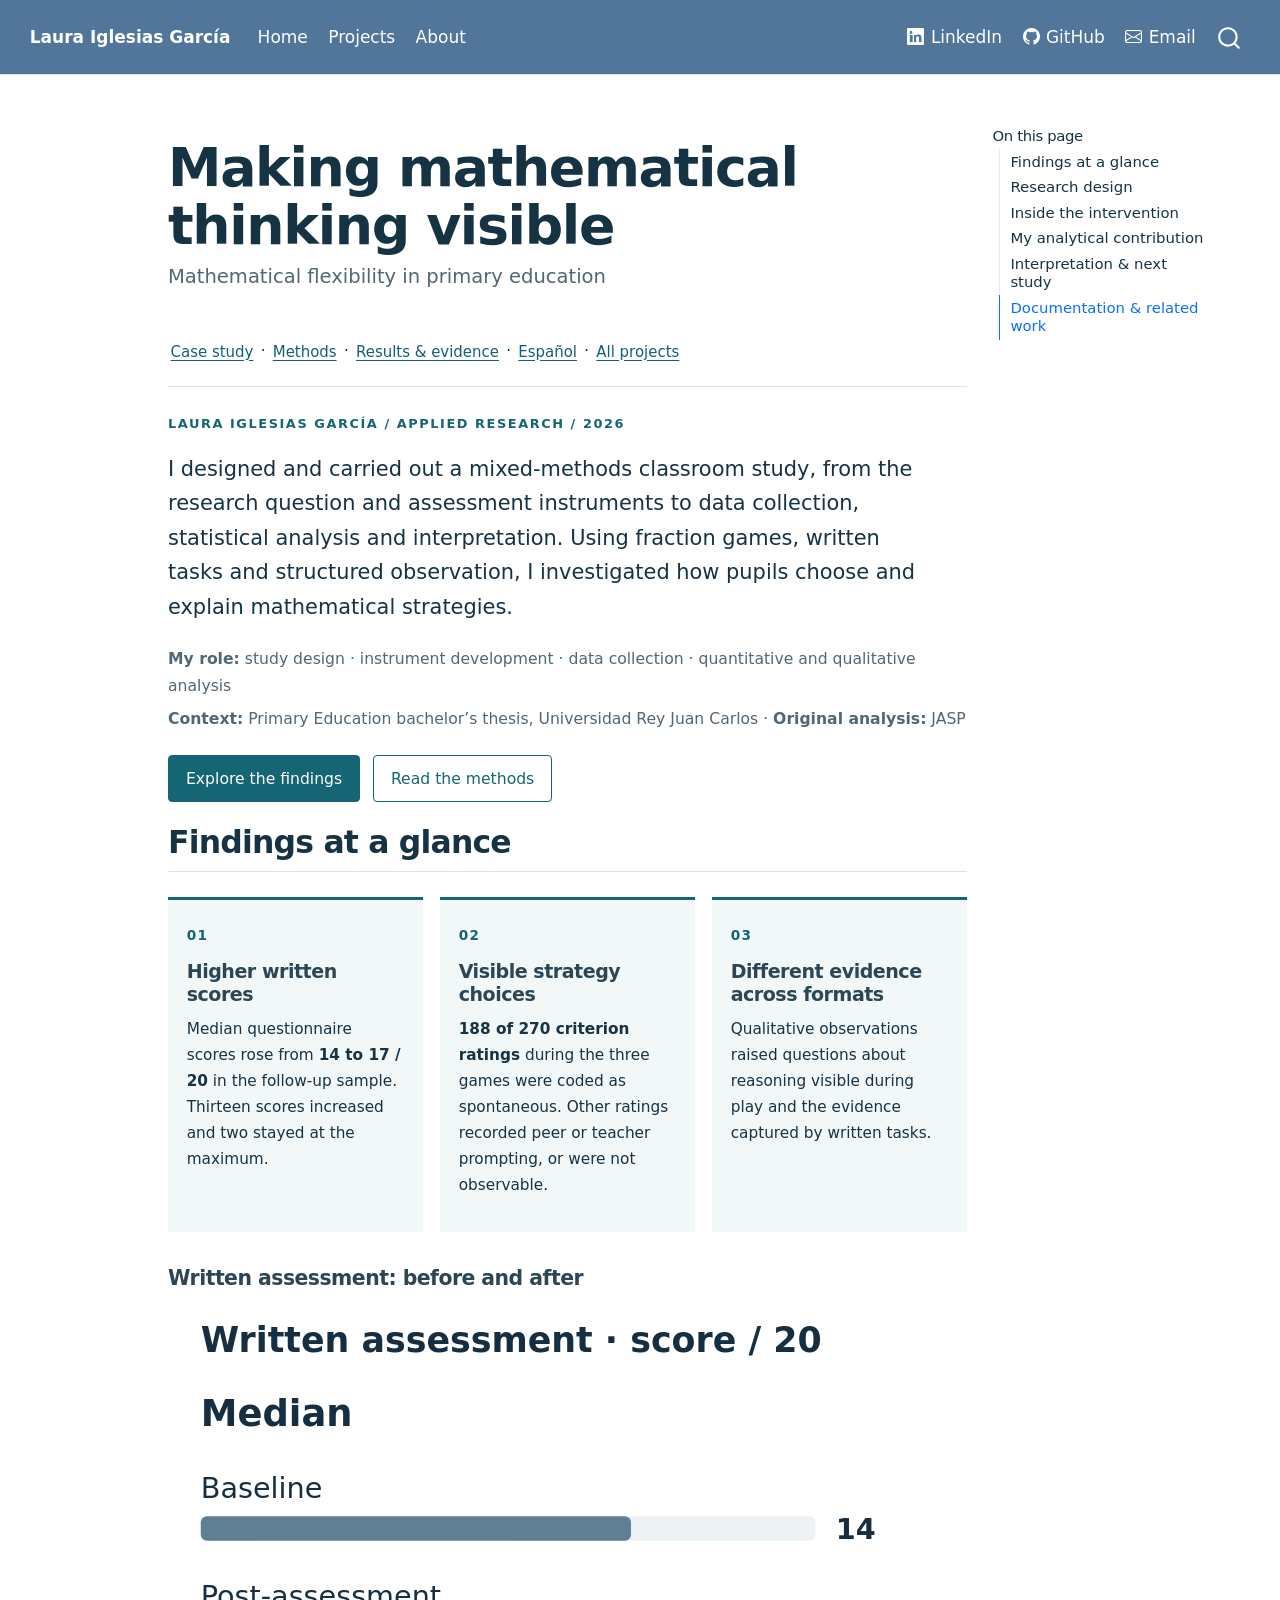
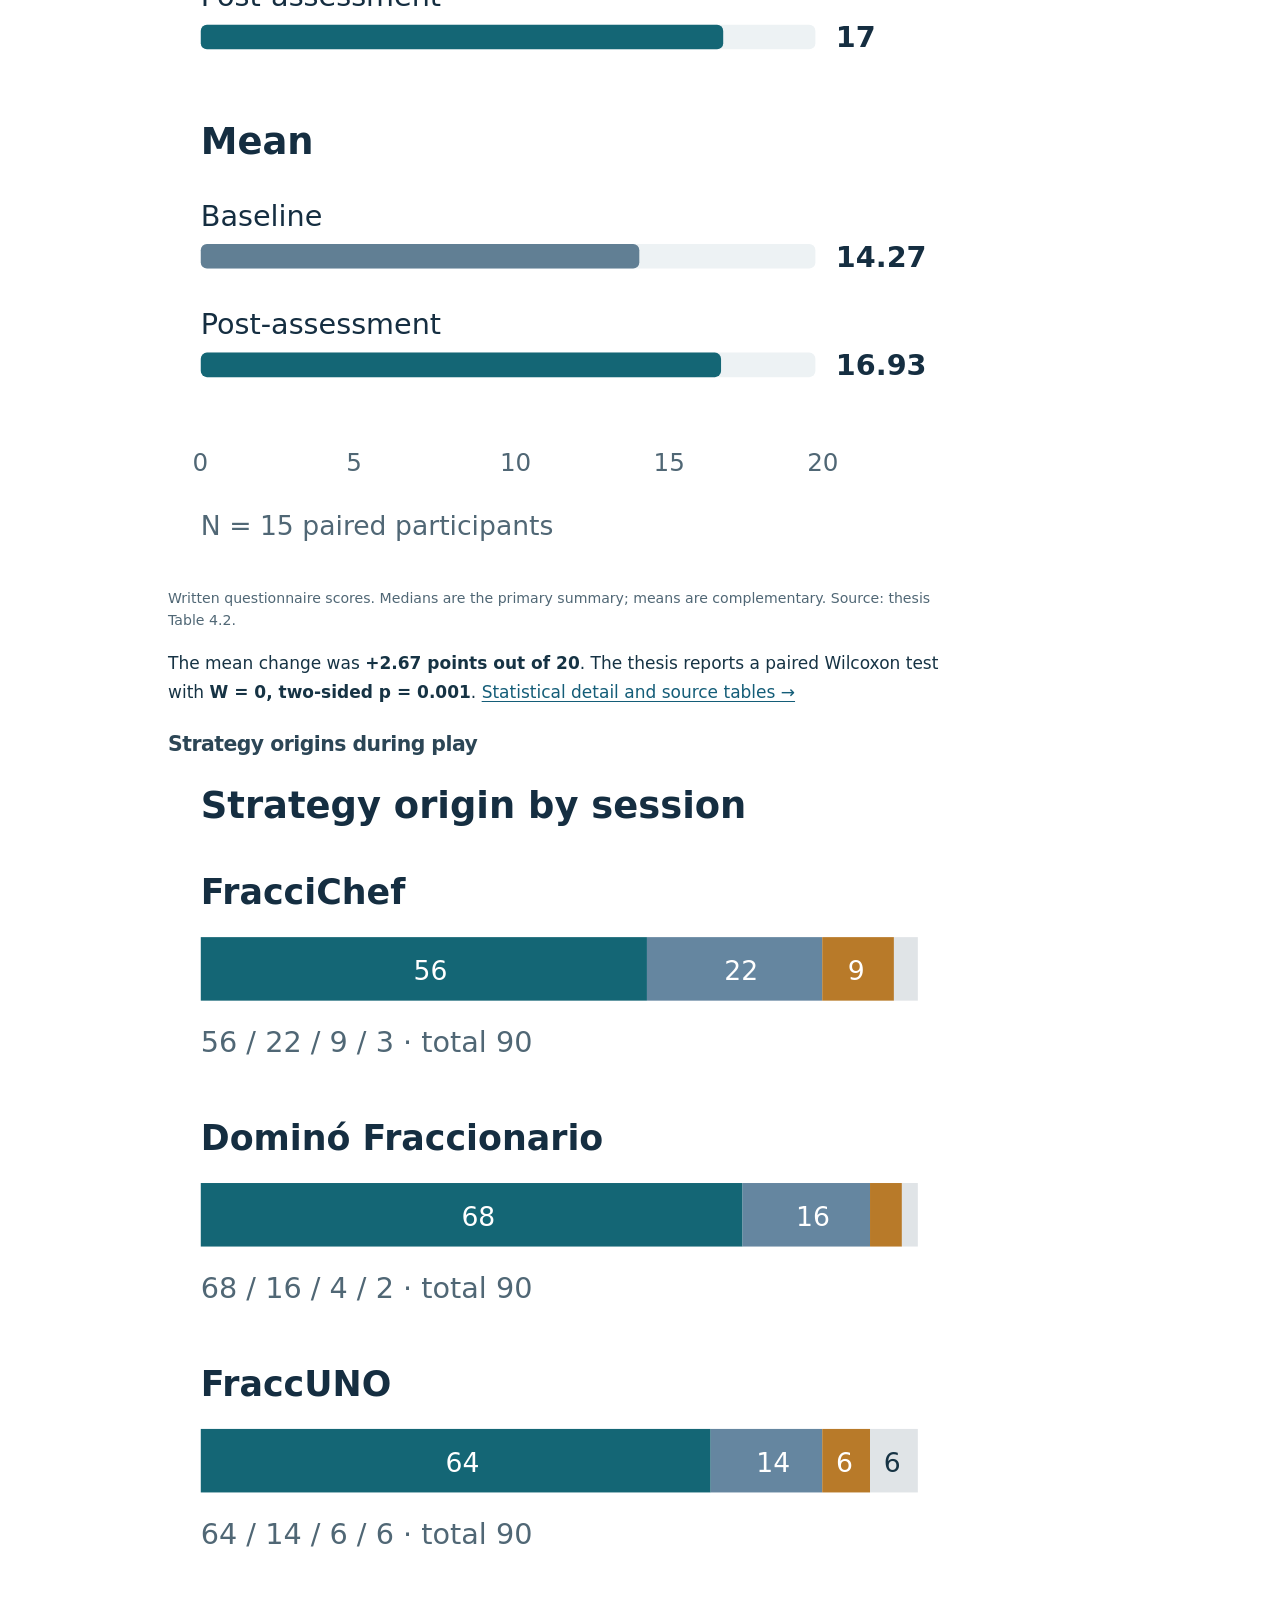
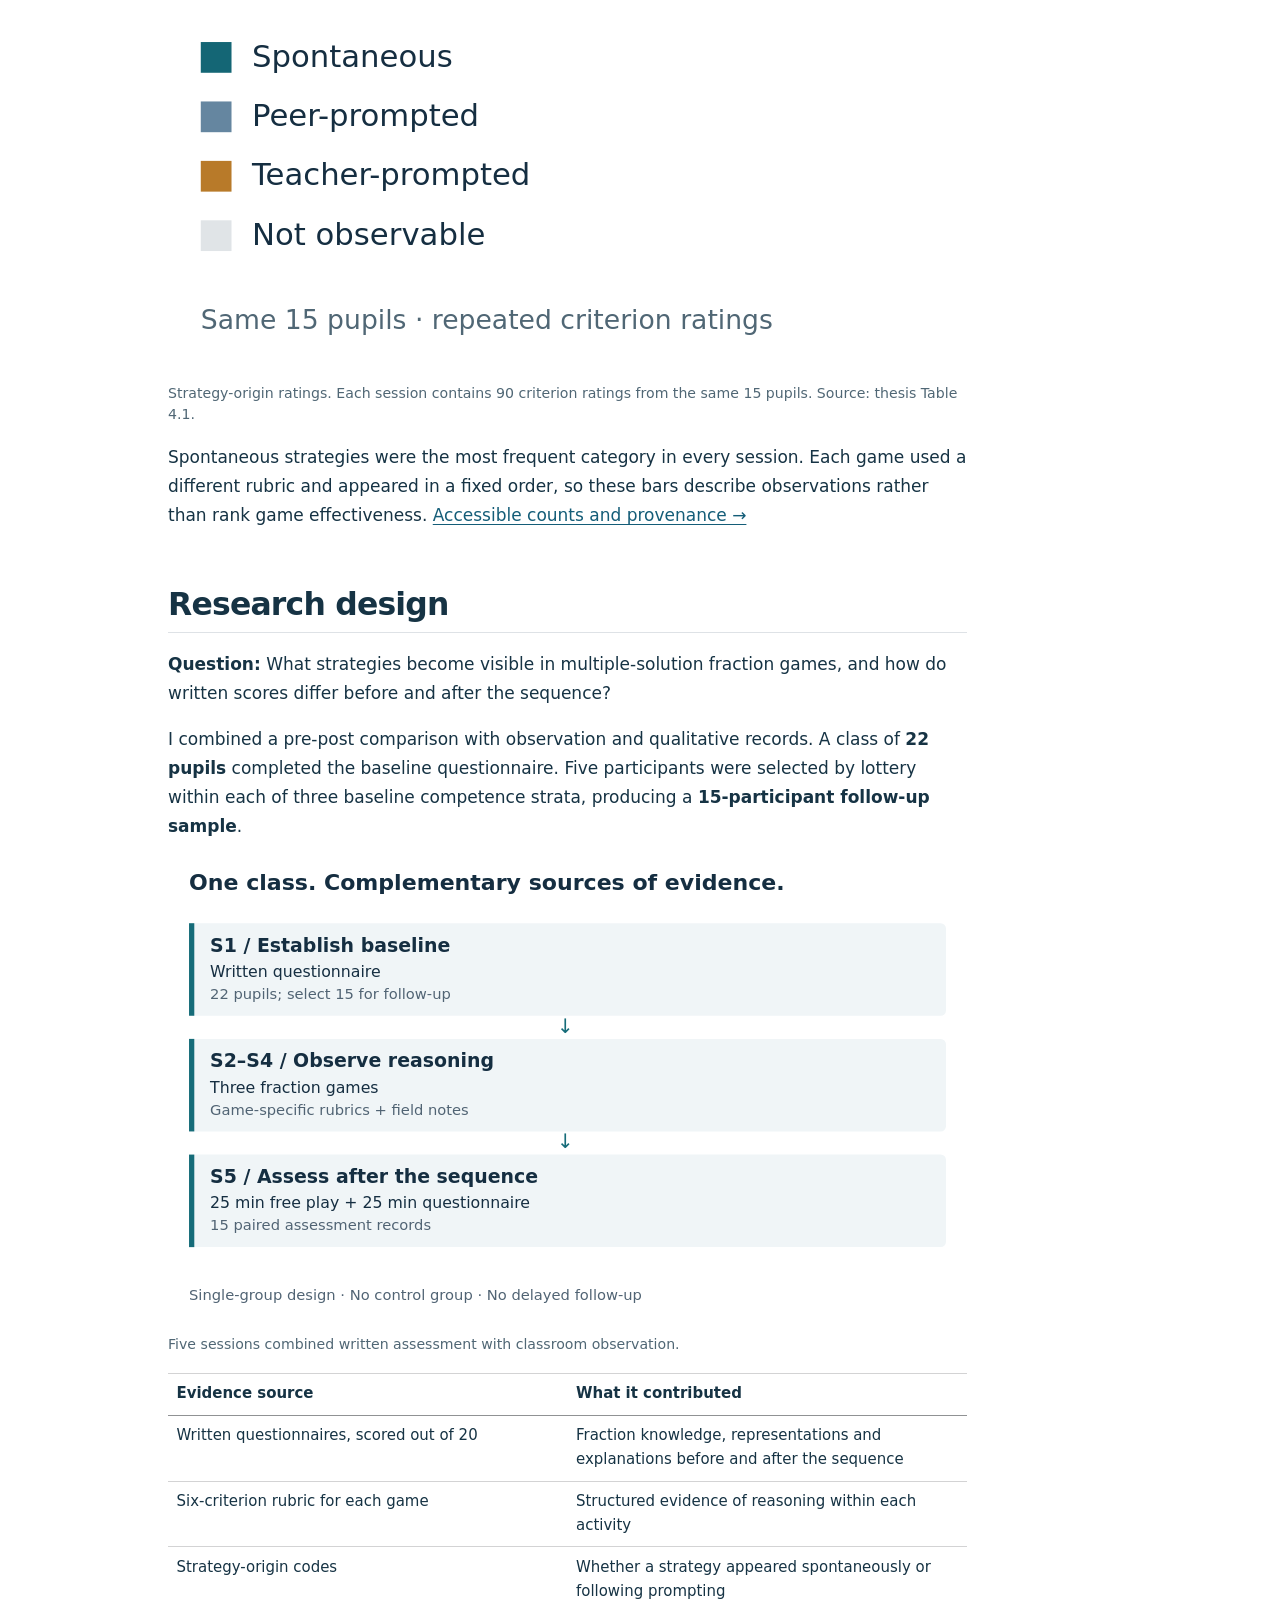
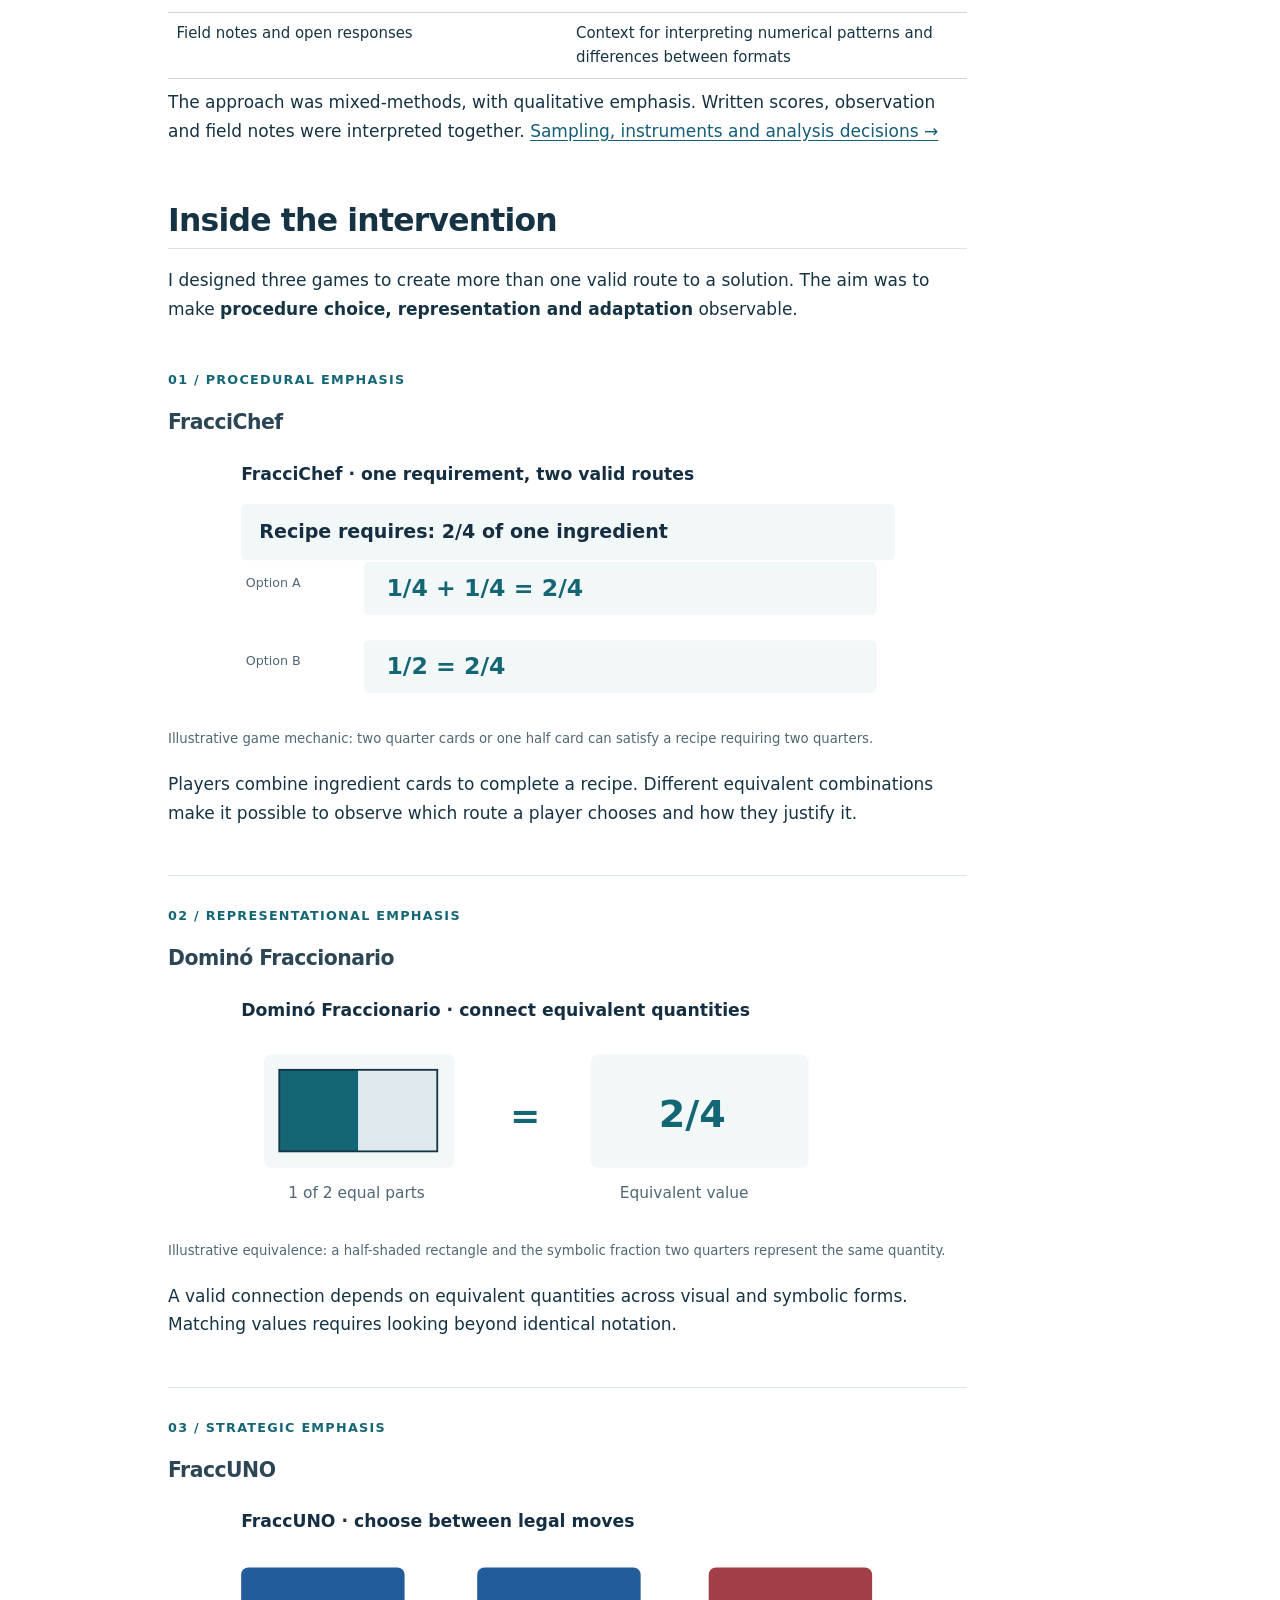
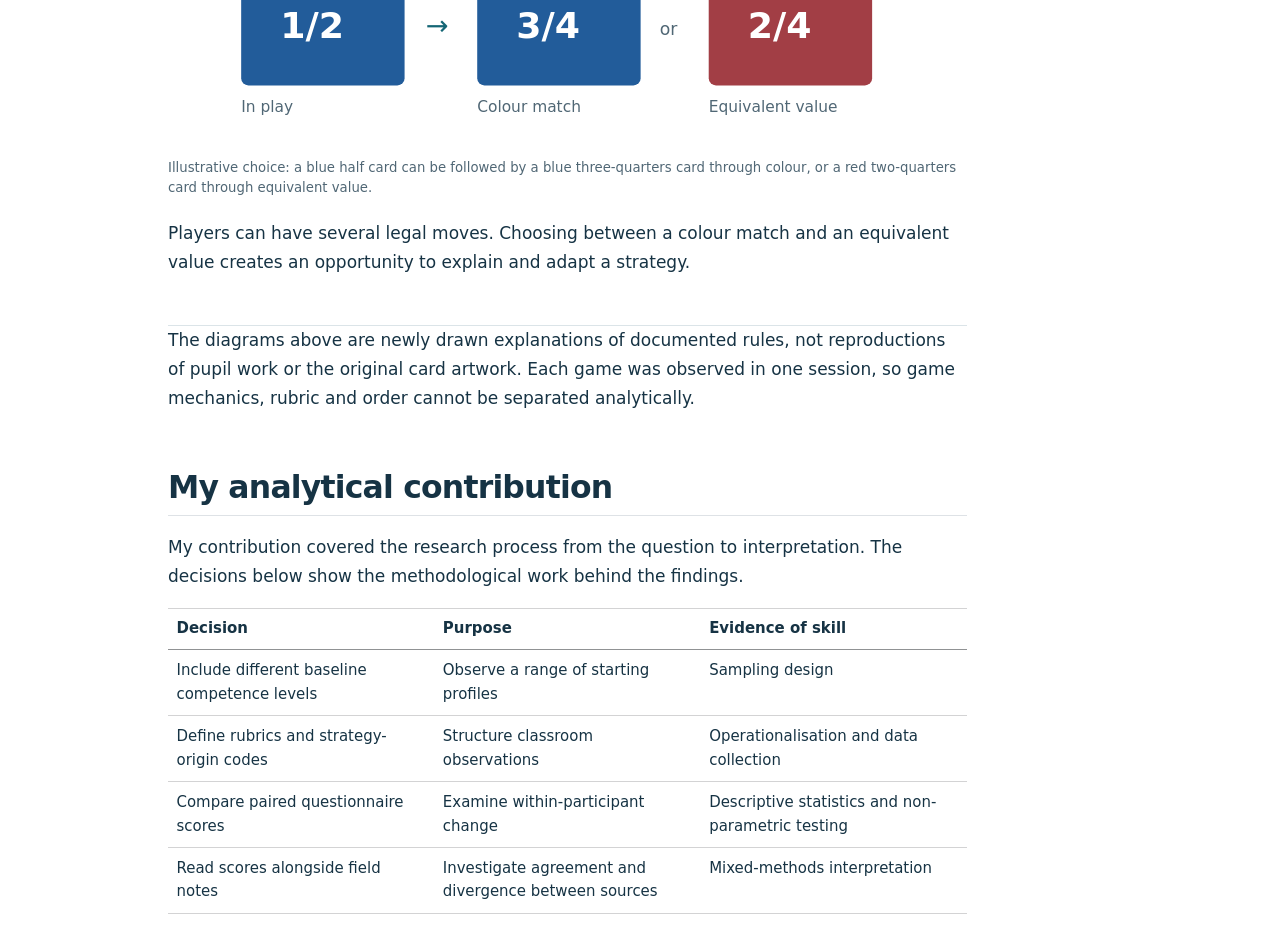
==== mathematical-flexibility/index.html @ b749d851 "Built site for gh-pages" ====
<!DOCTYPE html>
<html xmlns="http://www.w3.org/1999/xhtml" lang="en" xml:lang="en"><head>

<meta charset="utf-8">
<meta name="generator" content="quarto-1.11.9">

<meta name="viewport" content="width=device-width, initial-scale=1.0, user-scalable=yes">

<meta name="description" content="An applied research case study by Laura Iglesias García: study design, assessment and evidence interpretation.">

<title>Making mathematical thinking visible – Laura Iglesias García</title>
<style>
/* Default styles provided by pandoc.
** See https://pandoc.org/MANUAL.html#variables-for-html for config info.
*/
span.smallcaps{font-variant: small-caps;}
div.columns{display: flex; gap: 1.5em;}
div.column{flex: auto;}
@media screen {
div.columns{gap: min(4vw, 1.5em);}
div.column{overflow-x: auto;}
}
div.hanging-indent{margin-left: 1.5em; text-indent: -1.5em;}
ul.task-list{list-style: none;}
ul.task-list li input[type="checkbox"] {
  width: 0.8em;
  margin: 0 0.8em 0.2em -1em; /* quarto-specific, see https://github.com/quarto-dev/quarto-cli/issues/4556 */ 
  vertical-align: middle;
}
</style>


<script src="../site_libs/quarto-nav/quarto-nav.js"></script>
<script src="../site_libs/quarto-nav/headroom.min.js"></script>
<script src="../site_libs/clipboard/clipboard.min.js"></script>
<script src="../site_libs/quarto-search/autocomplete.umd.js"></script>
<script src="../site_libs/quarto-search/fuse.min.js"></script>
<script src="../site_libs/quarto-search/quarto-search.js"></script>
<meta name="quarto:offset" content="../">
<script src="../site_libs/quarto-html/quarto.js" type="module"></script>
<script src="../site_libs/quarto-html/tabsets/tabsets.js" type="module"></script>
<script src="../site_libs/quarto-html/scrollable-regions/scrollable-regions.js" type="module"></script>
<script src="../site_libs/quarto-html/popper.min.js"></script>
<script src="../site_libs/quarto-html/tippy.umd.min.js"></script>
<script src="../site_libs/quarto-html/anchor.min.js"></script>
<link href="../site_libs/quarto-html/tippy.css" rel="stylesheet">
<link href="../site_libs/quarto-html/quarto-syntax-highlighting-63b5708e65d6cd79cd7618c58d0c21e7.css" rel="stylesheet" id="quarto-text-highlighting-styles">
<script src="../site_libs/bootstrap/bootstrap.min.js"></script>
<link href="../site_libs/bootstrap/bootstrap-icons.css" rel="stylesheet">
<link href="../site_libs/bootstrap/bootstrap-496f847ee350b268dad36aec68740ad7.min.css" rel="stylesheet" append-hash="true" id="quarto-bootstrap" data-mode="light">
<script id="quarto-search-options" type="application/json">{
  "location": "navbar",
  "copy-button": false,
  "collapse-after": 3,
  "panel-placement": "end",
  "type": "overlay",
  "limit": 50,
  "keyboard-shortcut": [
    "f",
    "/",
    "s"
  ],
  "show-item-context": false,
  "language": {
    "search-no-results-text": "No results",
    "search-matching-documents-text": "matching documents",
    "search-copy-link-title": "Copy link to search",
    "search-hide-matches-text": "Hide additional matches",
    "search-more-match-text": "more match in this document",
    "search-more-matches-text": "more matches in this document",
    "search-clear-button-title": "Clear",
    "search-text-placeholder": "",
    "search-detached-cancel-button-title": "Cancel",
    "search-submit-button-title": "Submit",
    "search-label": "Search"
  }
}</script>


<link rel="stylesheet" href="assets/styles.css">
<meta property="og:title" content="Making mathematical thinking visible – Laura Iglesias García">
<meta property="og:description" content="An applied research case study by Laura Iglesias García: study design, assessment and evidence interpretation.">
<meta property="og:image" content="https://lauraiglesiasgr.github.io/gamification-math-apps-analysis/mathematical-flexibility/assets/assessment.svg">
<meta property="og:site_name" content="Laura Iglesias García">
<meta property="og:image:alt" content="Scores out of 20 in 15 paired participants: median 14 to 17; mean 14.27 to 16.93. No uncertainty intervals.">
<meta name="twitter:title" content="Making mathematical thinking visible – Laura Iglesias García">
<meta name="twitter:description" content="An applied research case study by Laura Iglesias García: study design, assessment and evidence interpretation.">
<meta name="twitter:image" content="https://lauraiglesiasgr.github.io/gamification-math-apps-analysis/mathematical-flexibility/assets/assessment.svg">
<meta name="twitter:image:alt" content="Scores out of 20 in 15 paired participants: median 14 to 17; mean 14.27 to 16.93. No uncertainty intervals.">
<meta name="twitter:card" content="summary_large_image">
</head>

<body class="nav-fixed quarto-light"><a id="quarto-skip-link" class="visually-hidden-focusable" href="#quarto-document-content">Skip to main content</a>

<div id="quarto-search-results"></div>
  <header id="quarto-header" class="headroom fixed-top">
    <nav class="navbar navbar-expand-lg " data-bs-theme="dark" aria-label="Site">
      <div class="navbar-container container-fluid">
      <div class="navbar-brand-container mx-auto">
    <a class="navbar-brand" href="../index.html">
    <span class="navbar-title">Laura Iglesias García</span>
    </a>
  </div>
          <button class="navbar-toggler" type="button" data-bs-toggle="collapse" data-bs-target="#navbarCollapse" aria-controls="navbarCollapse" aria-expanded="false" aria-label="Toggle navigation" onclick="if (window.quartoToggleHeadroom) { window.quartoToggleHeadroom(); }">
  <span class="navbar-toggler-icon"></span>
</button>
          <div class="collapse navbar-collapse" id="navbarCollapse">
            <ul class="navbar-nav navbar-nav-scroll me-auto">
  <li class="nav-item">
    <a class="nav-link" href="../index.html"> 
<span class="menu-text">Home</span></a>
  </li>  
  <li class="nav-item">
    <a class="nav-link" href="../projects.html"> 
<span class="menu-text">Projects</span></a>
  </li>  
  <li class="nav-item">
    <a class="nav-link" href="../about.html"> 
<span class="menu-text">About</span></a>
  </li>  
</ul>
            <ul class="navbar-nav navbar-nav-scroll ms-auto">
  <li class="nav-item">
    <a class="nav-link" href="https://www.linkedin.com/in/laura-iglesias-g"> <i class="bi bi-linkedin" role="img">
</i> 
<span class="menu-text">LinkedIn</span></a>
  </li>  
  <li class="nav-item">
    <a class="nav-link" href="https://github.com/lauraiglesiasgr"> <i class="bi bi-github" role="img">
</i> 
<span class="menu-text">GitHub</span></a>
  </li>  
  <li class="nav-item">
    <a class="nav-link" href="mailto:lauraiglesiasgarcia23@outlook.es"> <i class="bi bi-envelope" role="img">
</i> 
<span class="menu-text">Email</span></a>
  </li>  
</ul>
          </div> <!-- /navcollapse -->
            <div class="quarto-navbar-tools">
</div>
            <div id="quarto-search" class="" title="Search"></div>
      </div> <!-- /container-fluid -->
    </nav>
</header>
<!-- content -->
<div id="quarto-content" class="quarto-container page-columns page-rows-contents page-layout-article page-navbar">
<!-- sidebar -->
<!-- margin-sidebar -->
    <div id="quarto-margin-sidebar" class="sidebar margin-sidebar">
        <nav id="TOC" role="doc-toc" aria-labelledby="toc-title" class="toc-active">
    <h2 id="toc-title">On this page</h2>
   
  <ul class="collapse">
  <li><a href="#findings" id="toc-findings" class="nav-link active" data-scroll-target="#findings">Findings at a glance</a></li>
  <li><a href="#design" id="toc-design" class="nav-link" data-scroll-target="#design">Research design</a></li>
  <li><a href="#intervention" id="toc-intervention" class="nav-link" data-scroll-target="#intervention">Inside the intervention</a></li>
  <li><a href="#contribution" id="toc-contribution" class="nav-link" data-scroll-target="#contribution">My analytical contribution</a></li>
  <li><a href="#interpretation" id="toc-interpretation" class="nav-link" data-scroll-target="#interpretation">Interpretation &amp; next study</a></li>
  <li><a href="#documentation" id="toc-documentation" class="nav-link" data-scroll-target="#documentation">Documentation &amp; related work</a></li>
  </ul>
</nav>
    </div>
<!-- main -->
<main class="content" id="quarto-document-content" tabindex="-1">

<header id="title-block-header" class="quarto-title-block default">
<div class="quarto-title">
<h1 class="title">Making mathematical thinking visible</h1>
<p class="subtitle lead">Mathematical flexibility in primary education</p>
</div>

<div>
  <div class="description">
    An applied research case study by Laura Iglesias García: study design, assessment and evidence interpretation.
  </div>
</div>


<div class="quarto-title-meta">

    
  
    
  </div>
  


</header>


<div class="project-nav">
<p><a href="../mathematical-flexibility/index.html">Case study</a> · <a href="../mathematical-flexibility/methods.html">Methods</a> · <a href="../mathematical-flexibility/evidence.html">Results &amp; evidence</a> · <a href="../mathematical-flexibility/es.html">Español</a> · <a href="../projects.html">All projects</a></p>
</div>
<div class="eyebrow">
<p>Laura Iglesias García / Applied research / 2026</p>
</div>
<div class="hero-intro">
<p>I designed and carried out a mixed-methods classroom study, from the research question and assessment instruments to data collection, statistical analysis and interpretation. Using fraction games, written tasks and structured observation, I investigated how pupils choose and explain mathematical strategies.</p>
</div>
<div class="hero-meta">
<p><strong>My role:</strong> study design · instrument development · data collection · quantitative and qualitative analysis</p>
<p><strong>Context:</strong> Primary Education bachelor’s thesis, Universidad Rey Juan Carlos · <strong>Original analysis:</strong> JASP</p>
</div>
<div class="hero-actions">
<p><a href="#findings" class="btn btn-primary">Explore the findings</a> <a href="../mathematical-flexibility/methods.html" class="btn btn-outline-primary">Read the methods</a></p>
</div>
<section id="findings" class="level2">
<h2 class="anchored" data-anchor-id="findings">Findings at a glance</h2>
<div class="finding-grid">
<div class="finding-card">
<p><span class="finding-number">01</span></p>
<section id="higher-written-scores" class="level3">
<h3 class="anchored" data-anchor-id="higher-written-scores">Higher written scores</h3>
<p>Median questionnaire scores rose from <strong>14 to 17 / 20</strong> in the follow-up sample. Thirteen scores increased and two stayed at the maximum.</p>
</section>
</div>
<div class="finding-card">
<p><span class="finding-number">02</span></p>
<section id="visible-strategy-choices" class="level3">
<h3 class="anchored" data-anchor-id="visible-strategy-choices">Visible strategy choices</h3>
<p><strong>188 of 270 criterion ratings</strong> during the three games were coded as spontaneous. Other ratings recorded peer or teacher prompting, or were not observable.</p>
</section>
</div>
<div class="finding-card">
<p><span class="finding-number">03</span></p>
<section id="different-evidence-across-formats" class="level3">
<h3 class="anchored" data-anchor-id="different-evidence-across-formats">Different evidence across formats</h3>
<p>Qualitative observations raised questions about reasoning visible during play and the evidence captured by written tasks.</p>
</section>
</div>
</div>
<section id="written-assessment-before-and-after" class="level3">
<h3 class="anchored" data-anchor-id="written-assessment-before-and-after">Written assessment: before and after</h3>
<figure class="research-figure figure">
<picture> <source media="(max-width: 600px)" srcset="assets/assessment-mobile.svg"> <img src="assets/assessment.svg" alt="Scores out of 20 in 15 paired participants: median 14 to 17; mean 14.27 to 16.93. No uncertainty intervals." loading="lazy" class="figure-img"> </picture>
<figcaption>
Written questionnaire scores. Medians are the primary summary; means are complementary. Source: thesis Table 4.2.
</figcaption>
</figure>
<p>The mean change was <strong>+2.67 points out of 20</strong>. The thesis reports a paired Wilcoxon test with <strong>W = 0, two-sided p = 0.001</strong>. <a href="../mathematical-flexibility/evidence.html#statistical-reporting">Statistical detail and source tables →</a></p>
</section>
<section id="strategy-origins-during-play" class="level3">
<h3 class="anchored" data-anchor-id="strategy-origins-during-play">Strategy origins during play</h3>
<figure class="research-figure figure">
<picture> <source media="(max-width: 600px)" srcset="assets/strategy-origins-mobile.svg"> <img src="assets/strategy-origins.svg" alt="Counts in order spontaneous, peer-prompted, teacher-prompted, not observable: FracciChef 56/22/9/3; Dominó Fraccionario 68/16/4/2; FraccUNO 64/14/6/6. Each session totals 90 ratings." loading="lazy" class="figure-img"> </picture>
<figcaption>
Strategy-origin ratings. Each session contains 90 criterion ratings from the same 15 pupils. Source: thesis Table 4.1.
</figcaption>
</figure>
<p>Spontaneous strategies were the most frequent category in every session. Each game used a different rubric and appeared in a fixed order, so these bars describe observations rather than rank game effectiveness. <a href="../mathematical-flexibility/evidence.html#strategy-origin-counts">Accessible counts and provenance →</a></p>
</section>
</section>
<section id="design" class="level2">
<h2 class="anchored" data-anchor-id="design">Research design</h2>
<p><strong>Question:</strong> What strategies become visible in multiple-solution fraction games, and how do written scores differ before and after the sequence?</p>
<p>I combined a pre-post comparison with observation and qualitative records. A class of <strong>22 pupils</strong> completed the baseline questionnaire. Five participants were selected by lottery within each of three baseline competence strata, producing a <strong>15-participant follow-up sample</strong>.</p>
<div class="quarto-figure quarto-figure-center">
<figure class="figure">
<p><img src="assets/study-design.svg" class="img-fluid figure-img" alt="S1: baseline questionnaire, 22 pupils, followed by stratified selection of 15. S2 to S4: three fraction games with rubrics and field notes. S5: 25 minutes of free play then 25 minutes of post-assessment. No control group or delayed follow-up."></p>
<figcaption>Five sessions combined written assessment with classroom observation.</figcaption>
</figure>
</div>
<table class="caption-top table">
<colgroup>
<col style="width: 50%">
<col style="width: 50%">
</colgroup>
<thead>
<tr class="header">
<th>Evidence source</th>
<th>What it contributed</th>
</tr>
</thead>
<tbody>
<tr class="odd">
<td>Written questionnaires, scored out of 20</td>
<td>Fraction knowledge, representations and explanations before and after the sequence</td>
</tr>
<tr class="even">
<td>Six-criterion rubric for each game</td>
<td>Structured evidence of reasoning within each activity</td>
</tr>
<tr class="odd">
<td>Strategy-origin codes</td>
<td>Whether a strategy appeared spontaneously or following prompting</td>
</tr>
<tr class="even">
<td>Field notes and open responses</td>
<td>Context for interpreting numerical patterns and differences between formats</td>
</tr>
</tbody>
</table>
<p>The approach was mixed-methods, with qualitative emphasis. Written scores, observation and field notes were interpreted together. <a href="../mathematical-flexibility/methods.html">Sampling, instruments and analysis decisions →</a></p>
</section>
<section id="intervention" class="level2">
<h2 class="anchored" data-anchor-id="intervention">Inside the intervention</h2>
<p>I designed three games to create more than one valid route to a solution. The aim was to make <strong>procedure choice, representation and adaptation</strong> observable.</p>
<div class="game">
<p><span class="tag">01 / Procedural emphasis</span></p>
<section id="fraccichef" class="level3">
<h3 class="anchored" data-anchor-id="fraccichef">FracciChef</h3>
<div class="quarto-figure quarto-figure-center">
<figure class="figure">
<p><img src="assets/fraccichef-example.svg" class="img-fluid figure-img" alt="Recipe requirement: 2/4 of one ingredient. Valid option A: 1/4 plus 1/4. Valid option B: 1/2. Both meet the same requirement."></p>
<figcaption>Illustrative game mechanic: two quarter cards or one half card can satisfy a recipe requiring two quarters.</figcaption>
</figure>
</div>
<p>Players combine ingredient cards to complete a recipe. Different equivalent combinations make it possible to observe which route a player chooses and how they justify it.</p>
</section>
</div>
<div class="game">
<p><span class="tag">02 / Representational emphasis</span></p>
<section id="dominó-fraccionario" class="level3">
<h3 class="anchored" data-anchor-id="dominó-fraccionario">Dominó Fraccionario</h3>
<div class="quarto-figure quarto-figure-center">
<figure class="figure">
<p><img src="assets/domino-example.svg" class="img-fluid figure-img" alt="A rectangle divided into two equal parts with one shaded is linked by an equals sign to the fraction 2/4."></p>
<figcaption>Illustrative equivalence: a half-shaded rectangle and the symbolic fraction two quarters represent the same quantity.</figcaption>
</figure>
</div>
<p>A valid connection depends on equivalent quantities across visual and symbolic forms. Matching values requires looking beyond identical notation.</p>
</section>
</div>
<div class="game">
<p><span class="tag">03 / Strategic emphasis</span></p>
<section id="fraccuno" class="level3">
<h3 class="anchored" data-anchor-id="fraccuno">FraccUNO</h3>
<div class="quarto-figure quarto-figure-center">
<figure class="figure">
<p><img src="assets/fraccuno-example.svg" class="img-fluid figure-img" alt="Card in play: blue 1/2. Two valid options: blue 3/4, matching colour; red 2/4, matching equivalent value. The example illustrates a decision, not an observed pupil move."></p>
<figcaption>Illustrative choice: a blue half card can be followed by a blue three-quarters card through colour, or a red two-quarters card through equivalent value.</figcaption>
</figure>
</div>
<p>Players can have several legal moves. Choosing between a colour match and an equivalent value creates an opportunity to explain and adapt a strategy.</p>
</section>
</div>
<p>The diagrams above are newly drawn explanations of documented rules, not reproductions of pupil work or the original card artwork. Each game was observed in one session, so game mechanics, rubric and order cannot be separated analytically.</p>
</section>
<section id="contribution" class="level2">
<h2 class="anchored" data-anchor-id="contribution">My analytical contribution</h2>
<p>My contribution covered the research process from the question to interpretation. The decisions below show the methodological work behind the findings.</p>
<table class="caption-top table">
<colgroup>
<col style="width: 33%">
<col style="width: 33%">
<col style="width: 33%">
</colgroup>
<thead>
<tr class="header">
<th>Decision</th>
<th>Purpose</th>
<th>Evidence of skill</th>
</tr>
</thead>
<tbody>
<tr class="odd">
<td>Include different baseline competence levels</td>
<td>Observe a range of starting profiles</td>
<td>Sampling design</td>
</tr>
<tr class="even">
<td>Define rubrics and strategy-origin codes</td>
<td>Structure classroom observations</td>
<td>Operationalisation and data collection</td>
</tr>
<tr class="odd">
<td>Compare paired questionnaire scores</td>
<td>Examine within-participant change</td>
<td>Descriptive statistics and non-parametric testing</td>
</tr>
<tr class="even">
<td>Read scores alongside field notes</td>
<td>Investigate agreement and divergence between sources</td>
<td>Mixed-methods interpretation</td>
</tr>
<tr class="odd">
<td>Examine ceiling effects and assessment demands</td>
<td>Bound the claims supported by the study</td>
<td>Measurement critique and analytical judgement</td>
</tr>
</tbody>
</table>
<p><strong>Tools and scope:</strong> the original thesis reports JASP 0.18 for numerical analysis. Quarto and the Python aggregate-figure script were added later for this portfolio. The script regenerates figures from transcribed summaries; it does not reproduce the full original analysis.</p>
</section>
<section id="interpretation" class="level2">
<h2 class="anchored" data-anchor-id="interpretation">Interpretation &amp; next study</h2>
<p>The study documents higher written scores after the sequence and a range of strategies during play. Its broader contribution is a research process that considers <strong>both performance and how evidence of performance is collected</strong>.</p>
<p>This exploratory study describes a change within one classroom. The absence of a control group, differences between assessment conditions and the short follow-up limit the conclusions. <a href="../mathematical-flexibility/methods.html">Study limitations and measurement details →</a></p>
<p>A stronger next study would combine a comparison group, delayed follow-up, harmonised assessment conditions and independent observation. <a href="../mathematical-flexibility/methods.html">Full methodological limitations →</a></p>
</section>
<section id="documentation" class="level2">
<h2 class="anchored" data-anchor-id="documentation">Documentation &amp; related work</h2>
<div class="documentation-grid">
<section id="methods" class="level3 doc-link">
<h3 class="anchored" data-anchor-id="methods">Methods</h3>
<p>Sampling, instruments, procedure and analytical choices.</p>
<p><a href="../mathematical-flexibility/methods.html">Explore the methodology →</a></p>
</section>
<section id="evidence-data" class="level3 doc-link">
<h3 class="anchored" data-anchor-id="evidence-data">Evidence &amp; data</h3>
<p>Source tables, statistical notes and data availability.</p>
<p><a href="../mathematical-flexibility/evidence.html">Inspect the evidence →</a></p>
</section>
<section id="español" class="level3 doc-link">
<h3 class="anchored" data-anchor-id="español">Español</h3>
<p>Resumen del estudio, resultados y alcance.</p>
<p><a href="../mathematical-flexibility/es.html">Leer en español →</a></p>
</section>
</div>
<p>This case complements my work in mathematics and data analysis. <a href="../gamification.html">Explore my project on gamification and mathematics apps →</a></p>
<p><strong>Source:</strong> Iglesias García, L. (2026). <em>Estudio de la flexibilidad matemática en Educación Primaria a través de juegos de resolución múltiple</em>. Primary Education bachelor’s thesis, Universidad Rey Juan Carlos. This adaptation presents aggregate evidence; the original PDF and participant records are not redistributed.</p>


</section>

</main> <!-- /main -->
<script id="quarto-html-after-body" type="application/javascript">
  window.document.addEventListener("DOMContentLoaded", function (event) {
    const icon = "";
    const anchorJS = new window.AnchorJS();
    anchorJS.options = {
      placement: 'right',
      icon: icon
    };
    anchorJS.add('.anchored');
    const isCodeAnnotation = (el) => {
      for (const clz of el.classList) {
        if (clz.startsWith('code-annotation-')) {                     
          return true;
        }
      }
      return false;
    }
    const onCopySuccess = function(e) {
      // button target
      const button = e.trigger;
      // don't keep focus
      button.blur();
      // flash "checked"
      button.classList.add('code-copy-button-checked');
      var currentTitle = button.getAttribute("title");
      button.setAttribute("title", "Copied!");
      let tooltip;
      if (window.bootstrap) {
        button.setAttribute("data-bs-toggle", "tooltip");
        button.setAttribute("data-bs-placement", "left");
        button.setAttribute("data-bs-title", "Copied!");
        tooltip = new bootstrap.Tooltip(button, 
          { trigger: "manual", 
            customClass: "code-copy-button-tooltip",
            offset: [0, -8]});
        tooltip.show();    
      }
      setTimeout(function() {
        if (tooltip) {
          tooltip.hide();
          button.removeAttribute("data-bs-title");
          button.removeAttribute("data-bs-toggle");
          button.removeAttribute("data-bs-placement");
        }
        button.setAttribute("title", currentTitle);
        button.classList.remove('code-copy-button-checked');
      }, 1000);
      // clear code selection
      e.clearSelection();
    }
    const getTextToCopy = function(trigger) {
      const outerScaffold = trigger.parentElement.cloneNode(true);
      const codeEl = outerScaffold.querySelector('code');
      for (const childEl of codeEl.children) {
        if (isCodeAnnotation(childEl)) {
          childEl.remove();
        }
      }
      return codeEl.innerText;
    }
    const clipboard = new window.ClipboardJS('.code-copy-button:not([data-in-quarto-modal])', {
      text: getTextToCopy
    });
    clipboard.on('success', onCopySuccess);
    if (window.document.getElementById('quarto-embedded-source-code-modal')) {
      const clipboardModal = new window.ClipboardJS('.code-copy-button[data-in-quarto-modal]', {
        text: getTextToCopy,
        container: window.document.getElementById('quarto-embedded-source-code-modal')
      });
      clipboardModal.on('success', onCopySuccess);
    }
      var localhostRegex = new RegExp(/^(?:http|https):\/\/localhost\:?[0-9]*\//);
      var mailtoRegex = new RegExp(/^mailto:/);
        var filterRegex = new RegExp("https:\/\/lauraiglesiasgr\.github\.io\/gamification-math-apps-analysis\/");
      var isInternal = (href) => {
          return filterRegex.test(href) || localhostRegex.test(href) || mailtoRegex.test(href);
      }
      // Inspect non-navigation links and adorn them if external
      window.quartoDecorateExternalLinks = function (root) {
     var links = (root || window.document).querySelectorAll('a[href]:not(.nav-link):not(.navbar-brand):not(.toc-action):not(.sidebar-link):not(.sidebar-item-toggle):not(.pagination-link):not(.no-external):not([aria-hidden]):not(.dropdown-item):not(.quarto-navigation-tool):not(.about-link)');
      for (var i=0; i<links.length; i++) {
        const link = links[i];
        if (!isInternal(link.href)) {
          // undo the damage that might have been done by quarto-nav.js in the case of
          // links that we want to consider external
          if (link.dataset.originalHref !== undefined) {
            link.href = link.dataset.originalHref;
          }
          if (!link.classList.contains('no-external-icon')) {
          }
        }
      }
      };
      window.quartoDecorateExternalLinks(window.document);
    // Esc closes the popup (WCAG 1.4.13) and focus leaving both trigger and
    // popup closes it (WCAG 2.4.11); tippy handles neither for interactive popups.
    const hideOnEscAndFocusOut = {
      name: 'hideOnEscAndFocusOut',
      defaultValue: true,
      fn(instance) {
        const dismiss = () => {
          // A show scheduled by the trigger delay would otherwise reopen it
          instance.clearDelayTimeouts();
          instance.hide();
        };
        const onKeyDown = (event) => {
          if (event.key !== 'Escape') {
            return;
          }
          // Keep Esc from also reaching page handlers (e.g. reveal.js overview),
          // except an open reveal.js slide menu, which Esc should close too.
          // The menu handles keys only when its keyboard option is on.
          const menuHandlesEsc = window.Reveal?.getPlugin?.('menu')?.isOpen() &&
            window.Reveal.getConfig().menu?.keyboard !== false;
          if (!menuHandlesEsc) {
            event.stopPropagation();
          }
          if (instance.popper.contains(window.document.activeElement)) {
            // Disabled while refocusing so the focus trigger does not reopen it
            instance.disable();
            instance.reference.focus();
            instance.enable();
          }
          dismiss();
        };
        const onFocusOut = (event) => {
          const target = event.relatedTarget;
          if (target && !instance.reference.contains(target) &&
              !instance.popper.contains(target)) {
            dismiss();
          }
        };
        // On the trigger too: a click trigger (code-annotations: select) has no
        // blur handling. Attached for the instance's lifetime so leaving the
        // trigger also cancels a show still pending on the trigger delay.
        instance.reference.addEventListener('focusout', onFocusOut);
        return {
          onShow() {
            window.document.addEventListener('keydown', onKeyDown, true);
            instance.popper.addEventListener('focusout', onFocusOut);
          },
          onHide() {
            window.document.removeEventListener('keydown', onKeyDown, true);
            instance.popper.removeEventListener('focusout', onFocusOut);
          },
          onDestroy() {
            instance.reference.removeEventListener('focusout', onFocusOut);
          },
        };
      },
    };
    function tippyHover(el, contentFn, onTriggerFn, onUntriggerFn) {
      const config = {
        allowHTML: true,
        maxWidth: 500,
        delay: 100,
        arrow: false,
        appendTo: function(el) {
            return el.parentElement;
        },
        interactive: true,
        interactiveBorder: 10,
        theme: 'quarto',
        placement: 'bottom-start',
        plugins: [hideOnEscAndFocusOut],
      };
      if (contentFn) {
        config.content = contentFn;
      }
      if (onTriggerFn) {
        config.onTrigger = onTriggerFn;
      }
      if (onUntriggerFn) {
        config.onUntrigger = onUntriggerFn;
      }
      window.tippy(el, config); 
    }
    const noterefs = window.document.querySelectorAll('a[role="doc-noteref"]');
    for (var i=0; i<noterefs.length; i++) {
      const ref = noterefs[i];
      tippyHover(ref, function() {
        // use id or data attribute instead here
        let href = ref.getAttribute('data-footnote-href') || ref.getAttribute('href');
        try { href = new URL(href).hash; } catch {}
        const id = href.replace(/^#\/?/, "");
        const note = window.document.getElementById(id);
        if (note) {
          return note.innerHTML;
        } else {
          return "";
        }
      });
    }
    const xrefs = window.document.querySelectorAll('a.quarto-xref');
    const processXRef = (id, note) => {
      // Strip column container classes
      const stripColumnClz = (el) => {
        el.classList.remove("page-full", "page-columns");
        if (el.children) {
          for (const child of el.children) {
            stripColumnClz(child);
          }
        }
      }
      stripColumnClz(note)
      if (id === null || id.startsWith('sec-')) {
        // Special case sections, only their first couple elements
        const container = document.createElement("div");
        if (note.children && note.children.length > 2) {
          container.appendChild(note.children[0].cloneNode(true));
          for (let i = 1; i < note.children.length; i++) {
            const child = note.children[i];
            if (child.tagName === "P" && child.innerText === "") {
              continue;
            } else {
              container.appendChild(child.cloneNode(true));
              break;
            }
          }
          if (window.Quarto?.typesetMath) {
            window.Quarto.typesetMath(container);
          }
          return container.innerHTML
        } else {
          if (window.Quarto?.typesetMath) {
            window.Quarto.typesetMath(note);
          }
          return note.innerHTML;
        }
      } else {
        // Remove any anchor links if they are present
        const anchorLink = note.querySelector('a.anchorjs-link');
        if (anchorLink) {
          anchorLink.remove();
        }
        if (window.Quarto?.typesetMath) {
          window.Quarto.typesetMath(note);
        }
        if (note.classList.contains("callout")) {
          return note.outerHTML;
        } else {
          return note.innerHTML;
        }
      }
    }
    for (var i=0; i<xrefs.length; i++) {
      const xref = xrefs[i];
      tippyHover(xref, undefined, function(instance) {
        instance.disable();
        let url = xref.getAttribute('href');
        let hash = undefined; 
        if (url.startsWith('#')) {
          hash = url;
        } else {
          try { hash = new URL(url).hash; } catch {}
        }
        if (hash) {
          const id = hash.replace(/^#\/?/, "");
          const note = window.document.getElementById(id);
          if (note !== null) {
            try {
              const html = processXRef(id, note.cloneNode(true));
              instance.setContent(html);
            } finally {
              instance.enable();
              instance.show();
            }
          } else {
            // See if we can fetch this
            fetch(url.split('#')[0])
            .then(res => res.text())
            .then(html => {
              const parser = new DOMParser();
              const htmlDoc = parser.parseFromString(html, "text/html");
              const note = htmlDoc.getElementById(id);
              if (note !== null) {
                const html = processXRef(id, note);
                instance.setContent(html);
              } 
            }).finally(() => {
              instance.enable();
              instance.show();
            });
          }
        } else {
          // See if we can fetch a full url (with no hash to target)
          // This is a special case and we should probably do some content thinning / targeting
          fetch(url)
          .then(res => res.text())
          .then(html => {
            const parser = new DOMParser();
            const htmlDoc = parser.parseFromString(html, "text/html");
            const note = htmlDoc.querySelector('main.content');
            if (note !== null) {
              // This should only happen for chapter cross references
              // (since there is no id in the URL)
              // remove the first header
              if (note.children.length > 0 && note.children[0].tagName === "HEADER") {
                note.children[0].remove();
              }
              const html = processXRef(null, note);
              instance.setContent(html);
            } 
          }).finally(() => {
            instance.enable();
            instance.show();
          });
        }
      }, function(instance) {
      });
    }
        let selectedAnnoteEl;
        const selectorForAnnotation = ( cell, annotation) => {
          let cellAttr = 'data-code-cell="' + cell + '"';
          let lineAttr = 'data-code-annotation="' +  annotation + '"';
          const selector = 'span[' + cellAttr + '][' + lineAttr + ']';
          return selector;
        }
        const selectCodeLines = (annoteEl) => {
          const doc = window.document;
          const targetCell = annoteEl.getAttribute("data-target-cell");
          const targetAnnotation = annoteEl.getAttribute("data-target-annotation");
          const annoteSpan = window.document.querySelector(selectorForAnnotation(targetCell, targetAnnotation));
          const lines = annoteSpan.getAttribute("data-code-lines").split(",");
          const lineIds = lines.map((line) => {
            return targetCell + "-" + line;
          })
          // Each band is positioned against its own containing block, which is
          // not the offsetParent of the lines, so place it from client rects.
          const placeBand = (band, firstEl, lastEl, codeBlock) => {
            const container = band.offsetParent;
            if (container === null) {
              return;
            }
            const containerRect = container.getBoundingClientRect();
            // Reveal.js scales slides with a transform, so convert client
            // pixels back to the CSS pixels of the container.
            const scale = containerRect.height / container.offsetHeight || 1;
            const firstRect = firstEl.getBoundingClientRect();
            const lastRect = lastEl.getBoundingClientRect();
            const top = (firstRect.top - containerRect.top) / scale - container.clientTop + container.scrollTop;
            const height = (lastRect.bottom - firstRect.top) / scale;
            band.style.top = top - 2 + "px";
            band.style.height = height + 4 + "px";
            if (codeBlock) {
              // Without the copy button wrapper, the containing block is wider
              // than the code block, so span the code block explicitly.
              const blockRect = codeBlock.getBoundingClientRect();
              band.style.left = (blockRect.left - containerRect.left) / scale - container.clientLeft + container.scrollLeft + "px";
              band.style.width = blockRect.width / scale + "px";
            }
          };
          if (lineIds.length > 0) {
            const el = window.document.getElementById(lineIds[0]);
            const lastEl = window.document.getElementById(lineIds[lineIds.length - 1]);
            const parent = el.parentElement.parentElement;
            // cook up a div (if necessary) and position it
            let div = window.document.getElementById("code-annotation-line-highlight");
            if (div === null) {
              div = window.document.createElement("div");
              div.setAttribute("id", "code-annotation-line-highlight");
              div.style.position = 'absolute';
              parent.appendChild(div);
            }
            placeBand(div, el, lastEl, parent.closest("div.sourceCode") || parent);
            let gutterDiv = window.document.getElementById("code-annotation-line-highlight-gutter");
            if (gutterDiv === null) {
              gutterDiv = window.document.createElement("div");
              gutterDiv.setAttribute("id", "code-annotation-line-highlight-gutter");
              gutterDiv.style.position = 'absolute';
              const codeCell = window.document.getElementById(targetCell);
              const gutter = codeCell.querySelector('.code-annotation-gutter');
              gutter.appendChild(gutterDiv);
            }
            placeBand(gutterDiv, el, lastEl);
            selectedAnnoteEl = annoteEl;
          }
        };
        const unselectCodeLines = () => {
          const elementsIds = ["code-annotation-line-highlight", "code-annotation-line-highlight-gutter"];
          elementsIds.forEach((elId) => {
            const div = window.document.getElementById(elId);
            if (div) {
              div.remove();
            }
          });
          selectedAnnoteEl = undefined;
        };
          // Handle positioning of the toggle
      window.addEventListener(
        "resize",
        throttle(() => {
          elRect = undefined;
          if (selectedAnnoteEl) {
            selectCodeLines(selectedAnnoteEl);
          }
        }, 10)
      );
      function throttle(fn, ms) {
      let throttle = false;
      let timer;
        return (...args) => {
          if(!throttle) { // first call gets through
              fn.apply(this, args);
              throttle = true;
          } else { // all the others get throttled
              if(timer) clearTimeout(timer); // cancel #2
              timer = setTimeout(() => {
                fn.apply(this, args);
                timer = throttle = false;
              }, ms);
          }
        };
      }
        // Attach click handler to the DT
        const annoteDls = window.document.querySelectorAll('dt[data-target-cell]');
        for (const annoteDlNode of annoteDls) {
          annoteDlNode.addEventListener('click', (event) => {
            const clickedEl = event.target;
            if (clickedEl !== selectedAnnoteEl) {
              unselectCodeLines();
              const activeEl = window.document.querySelector('dt[data-target-cell].code-annotation-active');
              if (activeEl) {
                activeEl.classList.remove('code-annotation-active');
              }
              selectCodeLines(clickedEl);
              clickedEl.classList.add('code-annotation-active');
            } else {
              // Unselect the line
              unselectCodeLines();
              clickedEl.classList.remove('code-annotation-active');
            }
          });
        }
    const findCites = (el) => {
      const parentEl = el.parentElement;
      if (parentEl) {
        const cites = parentEl.dataset.cites;
        if (cites) {
          return {
            el,
            cites: cites.split(' ')
          };
        } else {
          return findCites(el.parentElement)
        }
      } else {
        return undefined;
      }
    };
    var bibliorefs = window.document.querySelectorAll('a[role="doc-biblioref"]');
    for (var i=0; i<bibliorefs.length; i++) {
      const ref = bibliorefs[i];
      const citeInfo = findCites(ref);
      if (citeInfo) {
        tippyHover(citeInfo.el, function() {
          var popup = window.document.createElement('div');
          citeInfo.cites.forEach(function(cite) {
            var citeDiv = window.document.createElement('div');
            citeDiv.classList.add('hanging-indent');
            citeDiv.classList.add('csl-entry');
            var biblioDiv = window.document.getElementById('ref-' + cite);
            if (biblioDiv) {
              citeDiv.innerHTML = biblioDiv.innerHTML;
            }
            popup.appendChild(citeDiv);
          });
          return popup.innerHTML;
        });
      }
    }
  });
  </script>
  <script type="application/javascript">
  window.quartoScrollableRegionsLabels = {"code":"Scrollable code","output":"Scrollable output"};
  </script>
</div> <!-- /content -->
<footer class="footer">
  <div class="nav-footer">
    <div class="nav-footer-left">
<p>Laura Iglesias García · Data Analytics &amp; Business Intelligence</p>
</div>   
    <div class="nav-footer-center">
      &nbsp;
    </div>
    <div class="nav-footer-right">
      <ul class="footer-items list-unstyled">
    <li class="nav-item">
    <a class="nav-link" href="mailto:lauraiglesiasgarcia23@outlook.es">
<p>Contact</p>
</a>
  </li>  
</ul>
    </div>
  </div>
</footer>




</body></html>
---- site_libs/quarto-html/tippy.css ----
.tippy-box[data-animation=fade][data-state=hidden]{opacity:0}[data-tippy-root]{max-width:calc(100vw - 10px)}.tippy-box{position:relative;background-color:#333;color:#fff;border-radius:4px;font-size:14px;line-height:1.4;white-space:normal;outline:0;transition-property:transform,visibility,opacity}.tippy-box[data-placement^=top]>.tippy-arrow{bottom:0}.tippy-box[data-placement^=top]>.tippy-arrow:before{bottom:-7px;left:0;border-width:8px 8px 0;border-top-color:initial;transform-origin:center top}.tippy-box[data-placement^=bottom]>.tippy-arrow{top:0}.tippy-box[data-placement^=bottom]>.tippy-arrow:before{top:-7px;left:0;border-width:0 8px 8px;border-bottom-color:initial;transform-origin:center bottom}.tippy-box[data-placement^=left]>.tippy-arrow{right:0}.tippy-box[data-placement^=left]>.tippy-arrow:before{border-width:8px 0 8px 8px;border-left-color:initial;right:-7px;transform-origin:center left}.tippy-box[data-placement^=right]>.tippy-arrow{left:0}.tippy-box[data-placement^=right]>.tippy-arrow:before{left:-7px;border-width:8px 8px 8px 0;border-right-color:initial;transform-origin:center right}.tippy-box[data-inertia][data-state=visible]{transition-timing-function:cubic-bezier(.54,1.5,.38,1.11)}.tippy-arrow{width:16px;height:16px;color:#333}.tippy-arrow:before{content:"";position:absolute;border-color:transparent;border-style:solid}.tippy-content{position:relative;padding:5px 9px;z-index:1}
---- site_libs/quarto-html/quarto-syntax-highlighting-63b5708e65d6cd79cd7618c58d0c21e7.css ----
/* quarto syntax highlight colors */
:root {
  --quarto-hl-ot-color: #003B4F;
  --quarto-hl-at-color: #657422;
  --quarto-hl-ss-color: #20794D;
  --quarto-hl-an-color: #5E5E5E;
  --quarto-hl-fu-color: #4758AB;
  --quarto-hl-st-color: #20794D;
  --quarto-hl-cf-color: #003B4F;
  --quarto-hl-op-color: #5E5E5E;
  --quarto-hl-er-color: #AD0000;
  --quarto-hl-bn-color: #AD0000;
  --quarto-hl-al-color: #AD0000;
  --quarto-hl-va-color: #111111;
  --quarto-hl-bu-color: inherit;
  --quarto-hl-ex-color: inherit;
  --quarto-hl-pp-color: #AD0000;
  --quarto-hl-in-color: #5E5E5E;
  --quarto-hl-vs-color: #20794D;
  --quarto-hl-wa-color: #5E5E5E;
  --quarto-hl-do-color: #5E5E5E;
  --quarto-hl-im-color: #00769E;
  --quarto-hl-ch-color: #20794D;
  --quarto-hl-dt-color: #AD0000;
  --quarto-hl-fl-color: #AD0000;
  --quarto-hl-co-color: #5E5E5E;
  --quarto-hl-cv-color: #5E5E5E;
  --quarto-hl-cn-color: #8f5902;
  --quarto-hl-sc-color: #5E5E5E;
  --quarto-hl-dv-color: #AD0000;
  --quarto-hl-kw-color: #003B4F;
}

/* other quarto variables */
:root {
  --quarto-font-monospace: SFMono-Regular, Menlo, Monaco, Consolas, "Liberation Mono", "Courier New", monospace;
}

/* syntax highlight based on Pandoc's rules */
pre > code.sourceCode > span {
  color: #003B4F;
}

code.sourceCode > span {
  color: #003B4F;
}

div.sourceCode,
div.sourceCode pre.sourceCode {
  color: #003B4F;
}

/* Normal */
code span {
  color: #003B4F;
}

/* Alert */
code span.al {
  color: #AD0000;
  font-style: inherit;
}

/* Annotation */
code span.an {
  color: #5E5E5E;
  font-style: inherit;
}

/* Attribute */
code span.at {
  color: #657422;
  font-style: inherit;
}

/* BaseN */
code span.bn {
  color: #AD0000;
  font-style: inherit;
}

/* BuiltIn */
code span.bu {
  font-style: inherit;
}

/* ControlFlow */
code span.cf {
  color: #003B4F;
  font-weight: bold;
  font-style: inherit;
}

/* Char */
code span.ch {
  color: #20794D;
  font-style: inherit;
}

/* Constant */
code span.cn {
  color: #8f5902;
  font-style: inherit;
}

/* Comment */
code span.co {
  color: #5E5E5E;
  font-style: inherit;
}

/* CommentVar */
code span.cv {
  color: #5E5E5E;
  font-style: italic;
}

/* Documentation */
code span.do {
  color: #5E5E5E;
  font-style: italic;
}

/* DataType */
code span.dt {
  color: #AD0000;
  font-style: inherit;
}

/* DecVal */
code span.dv {
  color: #AD0000;
  font-style: inherit;
}

/* Error */
code span.er {
  color: #AD0000;
  font-style: inherit;
}

/* Extension */
code span.ex {
  font-style: inherit;
}

/* Float */
code span.fl {
  color: #AD0000;
  font-style: inherit;
}

/* Function */
code span.fu {
  color: #4758AB;
  font-style: inherit;
}

/* Import */
code span.im {
  color: #00769E;
  font-style: inherit;
}

/* Information */
code span.in {
  color: #5E5E5E;
  font-style: inherit;
}

/* Keyword */
code span.kw {
  color: #003B4F;
  font-weight: bold;
  font-style: inherit;
}

/* Operator */
code span.op {
  color: #5E5E5E;
  font-style: inherit;
}

/* Other */
code span.ot {
  color: #003B4F;
  font-style: inherit;
}

/* Preprocessor */
code span.pp {
  color: #AD0000;
  font-style: inherit;
}

/* SpecialChar */
code span.sc {
  color: #5E5E5E;
  font-style: inherit;
}

/* SpecialString */
code span.ss {
  color: #20794D;
  font-style: inherit;
}

/* String */
code span.st {
  color: #20794D;
  font-style: inherit;
}

/* Variable */
code span.va {
  color: #111111;
  font-style: inherit;
}

/* VerbatimString */
code span.vs {
  color: #20794D;
  font-style: inherit;
}

/* Warning */
code span.wa {
  color: #5E5E5E;
  font-style: italic;
}

.prevent-inlining {
  content: "</";
}

/*# sourceMappingURL=054cc16b9e9817627be6994582d2ffb5.css.map */
---- mathematical-flexibility/assets/styles.css ----
:root{--ink:#163344;--muted:#506775;--accent:#146675;--line:#dbe4e8;--paper:#f2f7f8;--bs-link-color:#145d78}
body{color:var(--ink);font-family:system-ui,-apple-system,"Segoe UI",sans-serif;line-height:1.7;background:#fff}a{color:#145d78;text-underline-offset:3px}.navbar{border-bottom:1px solid var(--line);padding:.8rem 0}.navbar-brand{font-weight:650;font-size:1rem}
#quarto-content{padding-top:2rem}h1,h2,h3{color:var(--ink);letter-spacing:-.025em}h1{font-size:clamp(2.4rem,4.2vw,3.6rem);line-height:1.08;max-width:850px}h2{margin-top:3.3rem;font-size:1.85rem;font-weight:650}h3{font-size:1.2rem;font-weight:650}.subtitle{font-size:1.15rem;color:var(--muted)}.description{display:none}#title-block-header{margin-bottom:1.3rem}.eyebrow{font-size:.76rem;color:var(--accent);text-transform:uppercase;letter-spacing:.12em;font-weight:750;margin-bottom:1rem}.hero-intro{font-size:1.23rem;line-height:1.65;max-width:760px}.hero-meta{font-size:.92rem;color:var(--muted);margin:1.3rem 0}.hero-meta p{margin:.4rem 0}.hero-actions{margin:1.3rem 0}.hero-actions p{display:flex;gap:.75rem;flex-wrap:wrap}.btn{border-radius:4px;font-size:.92rem;padding:.65rem 1rem}.btn-primary{background:var(--accent);border-color:var(--accent)}.btn-outline-primary{color:var(--accent);border-color:var(--accent)}.review-status{font-size:.78rem;color:var(--muted);margin-bottom:2rem}.review-status p{margin:0}
.finding-grid{display:grid;grid-template-columns:repeat(3,minmax(0,1fr));gap:1rem;margin:1.5rem 0 2rem}.finding-card{background:var(--paper);border-top:3px solid var(--accent);padding:1.3rem 1.1rem}.finding-card h3{font-size:1.12rem;margin:.6rem 0}.finding-card p{font-size:.9rem;margin-bottom:.7rem}.finding-number{color:var(--accent);font-size:.8rem;font-weight:750;letter-spacing:.1em}.finding-limit{font-size:.78rem;color:var(--muted);display:block;line-height:1.5}.game{padding:1.4rem 0 1.8rem;border-bottom:1px solid var(--line)}.game h3{margin-top:.45rem}.game .tag{font-size:.75rem;letter-spacing:.1em;color:var(--accent);font-weight:700;text-transform:uppercase}.game figure{margin:1.2rem 0}.game figcaption{font-size:.78rem!important}.game img{max-width:690px;width:100%}.documentation-grid{display:grid;grid-template-columns:repeat(3,minmax(0,1fr));gap:1.2rem}.doc-link{padding:.8rem 0;border-top:2px solid var(--line)}.doc-link h3{margin:.5rem 0}.doc-link p{font-size:.9rem}
figcaption{font-size:.83rem!important;color:var(--muted)!important;line-height:1.55}figure img{width:100%;max-width:100%;height:auto}.table{font-size:.88rem;line-height:1.6}table{width:100%}.table-responsive{overflow-x:auto}a:focus-visible,button:focus-visible{outline:3px solid #b57516;outline-offset:3px}#TOC{font-size:.8rem}.nav-footer{border-top:1px solid var(--line);margin-top:3rem}p,li{overflow-wrap:break-word}.draft{padding:.8rem 1rem;border-left:3px solid var(--accent);background:var(--paper);font-size:.88rem}
@media(max-width:900px){.finding-grid{grid-template-columns:1fr}.finding-card{padding:1rem 1.2rem}.finding-card h3{font-size:1.2rem}.finding-limit{font-size:.85rem}.documentation-grid{grid-template-columns:1fr}.table{font-size:.84rem}}
@media(max-width:600px){h1{font-size:2.35rem}h2{font-size:1.6rem;margin-top:2.5rem}.hero-intro{font-size:1.06rem}.hero-meta{font-size:.86rem}#quarto-content{padding-top:1rem}.table{font-size:.78rem}.hero-actions p{display:grid;grid-template-columns:1fr}.hero-actions a{text-align:center}.navbar-brand{font-size:.9rem}.game{padding-top:1rem}figcaption{font-size:.78rem!important}}
@media(prefers-reduced-motion:reduce){html{scroll-behavior:auto!important}*{transition:none!important}}

.project-nav{font-size:.88rem;border-bottom:1px solid var(--line);padding:.6rem 0 1rem;margin-bottom:1.5rem}.project-nav p{margin:0}.project-nav a{display:inline-block;padding:.25rem .15rem}
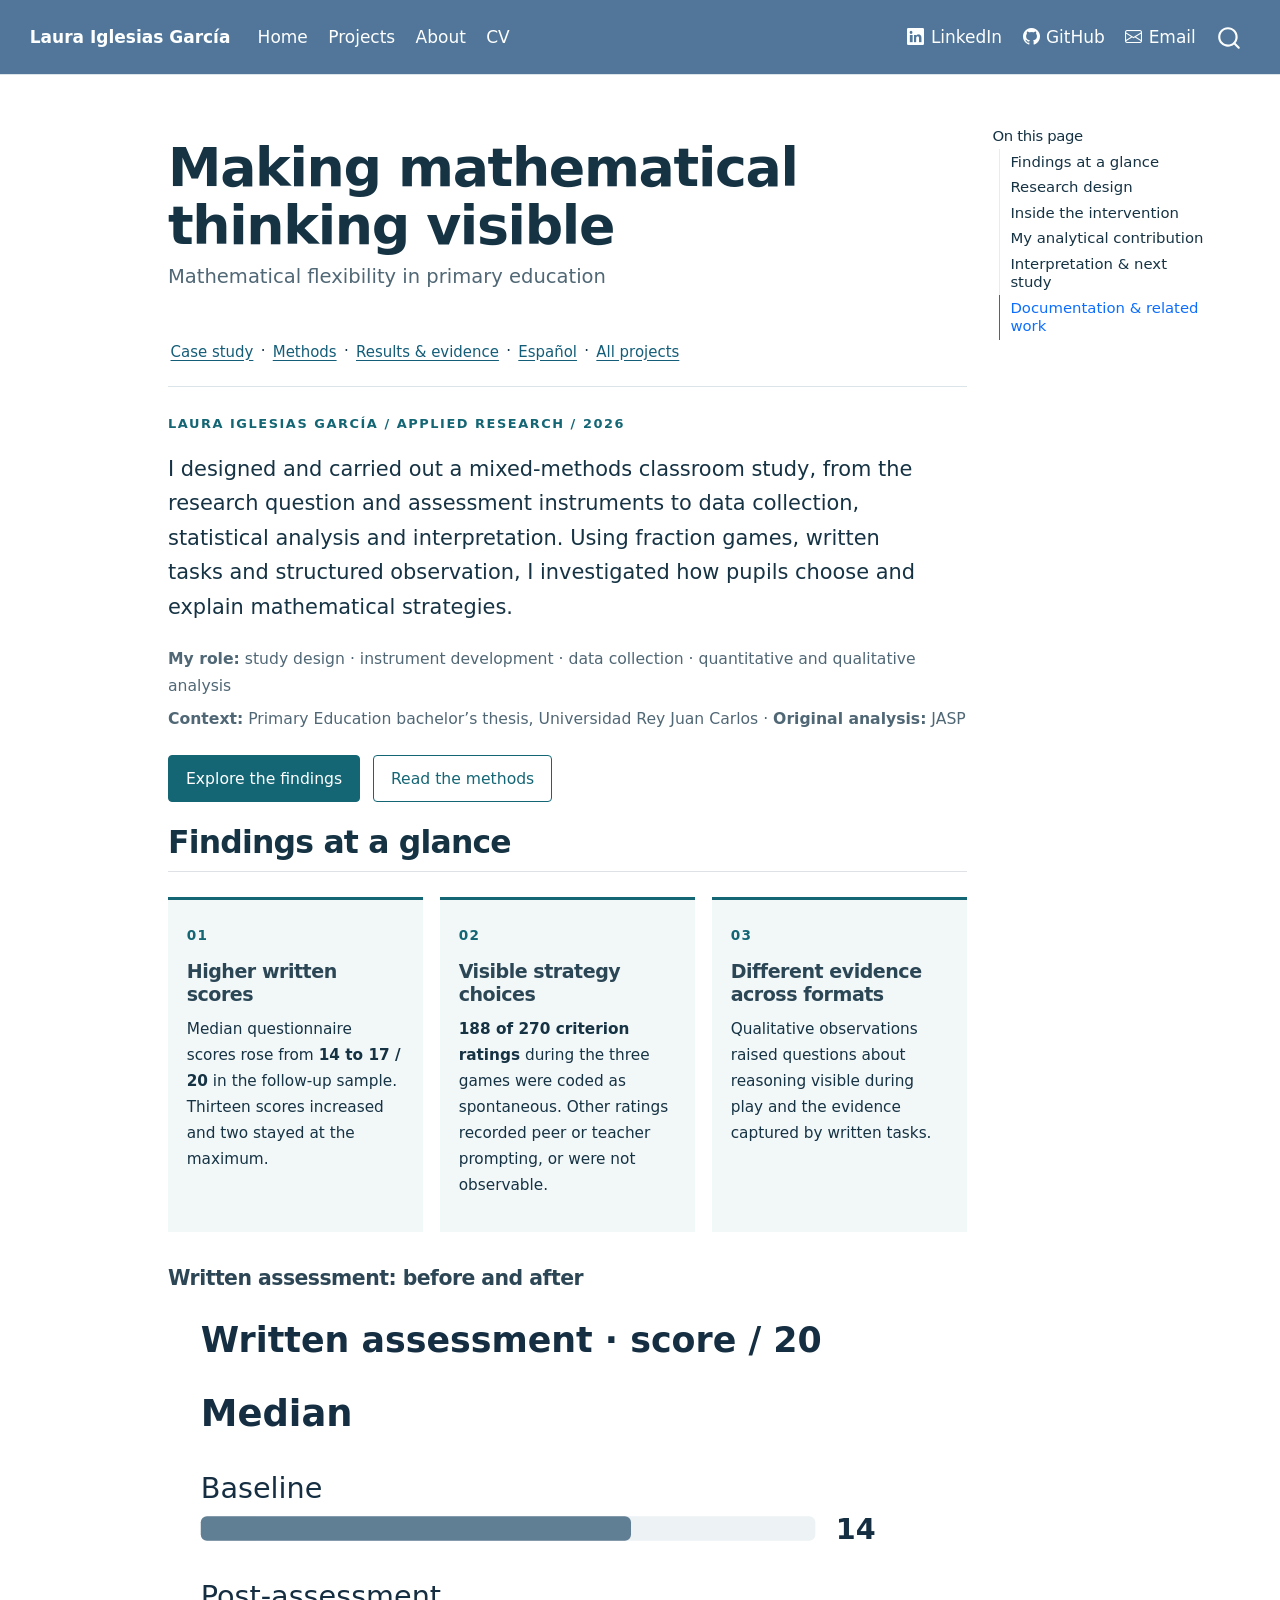
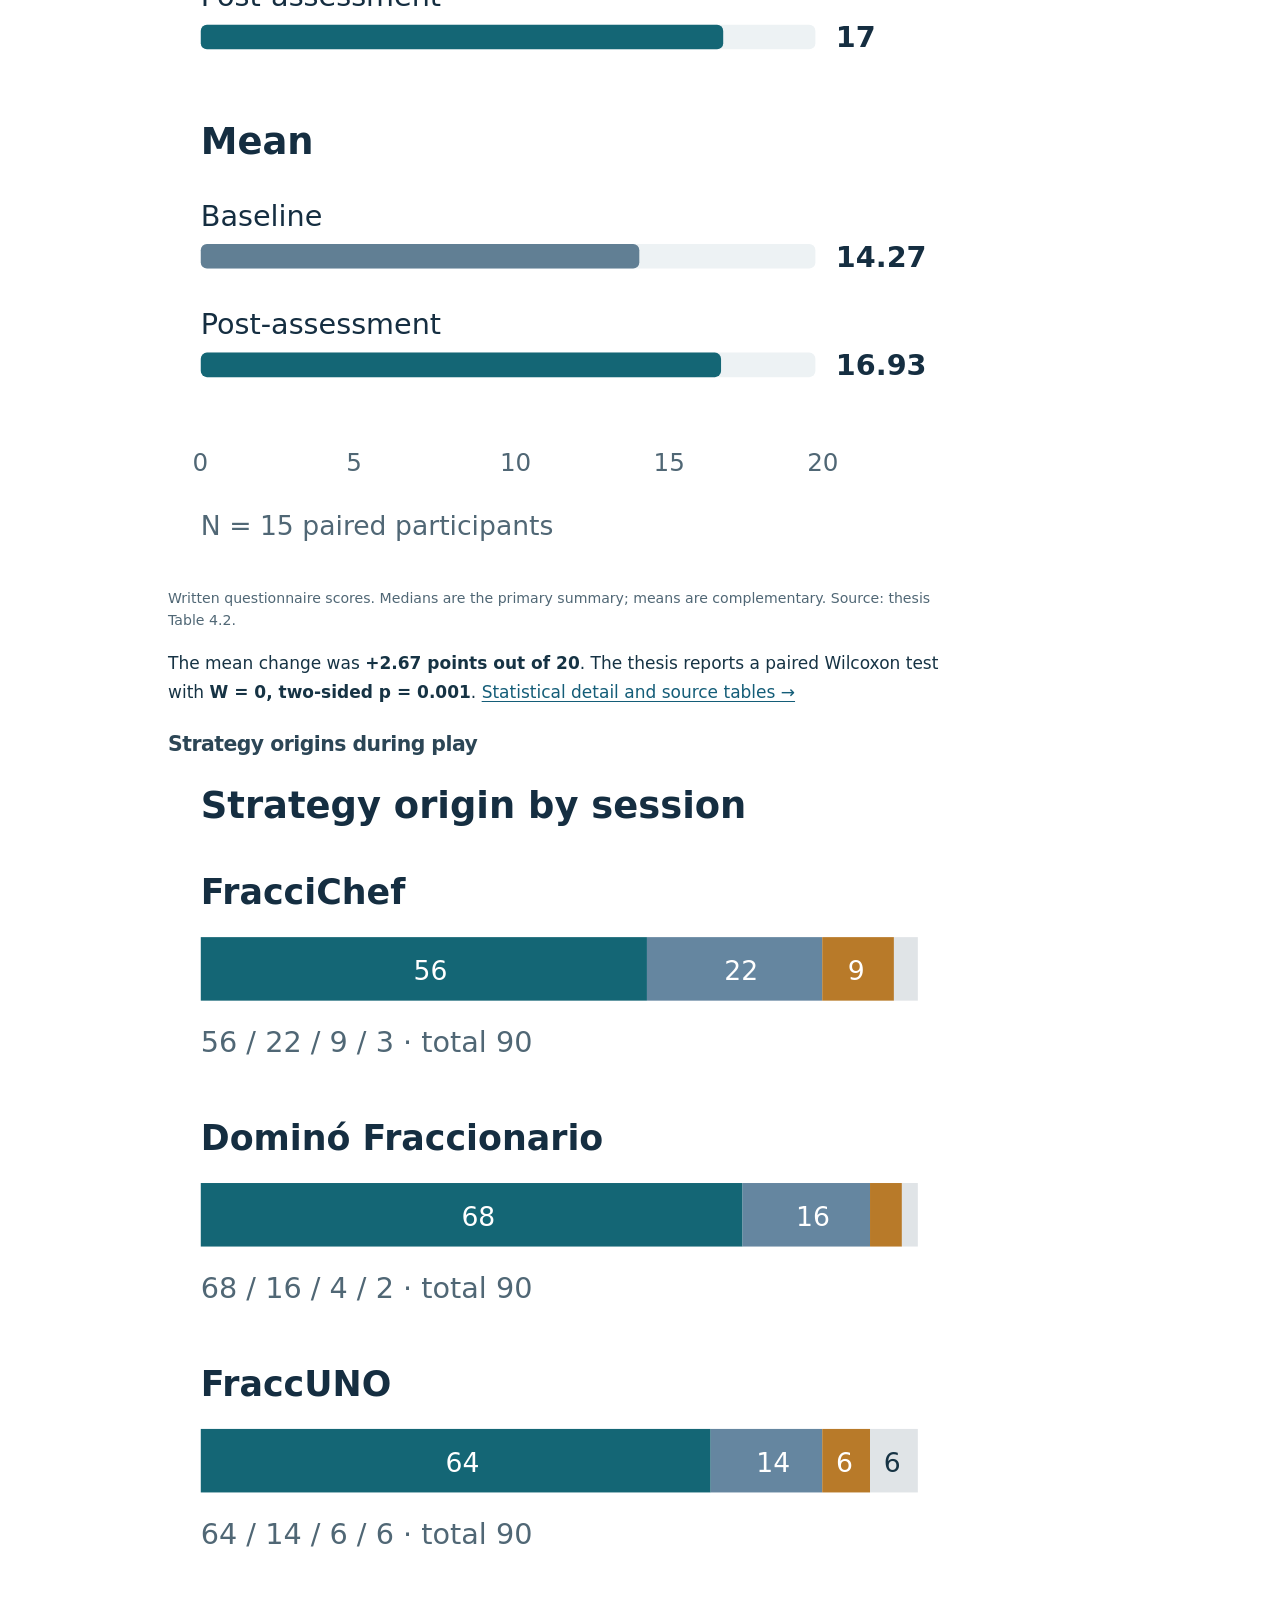
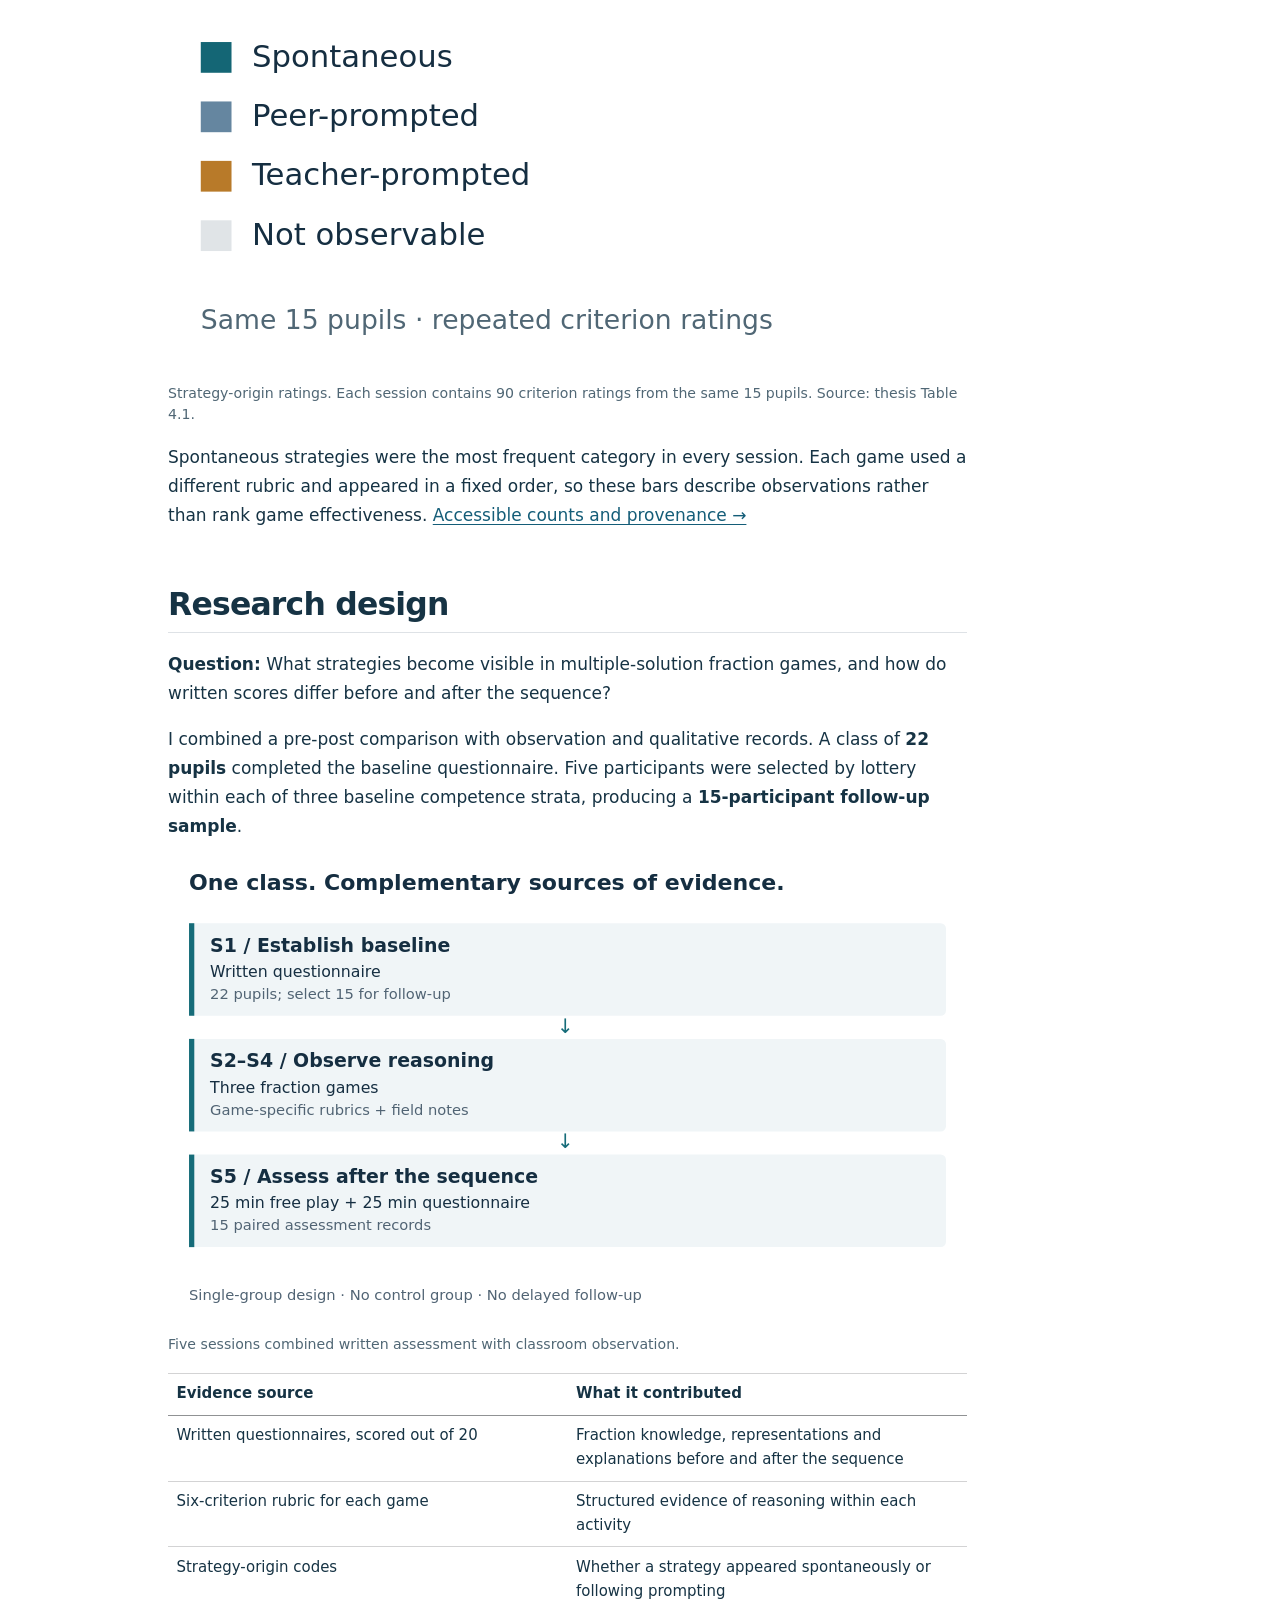
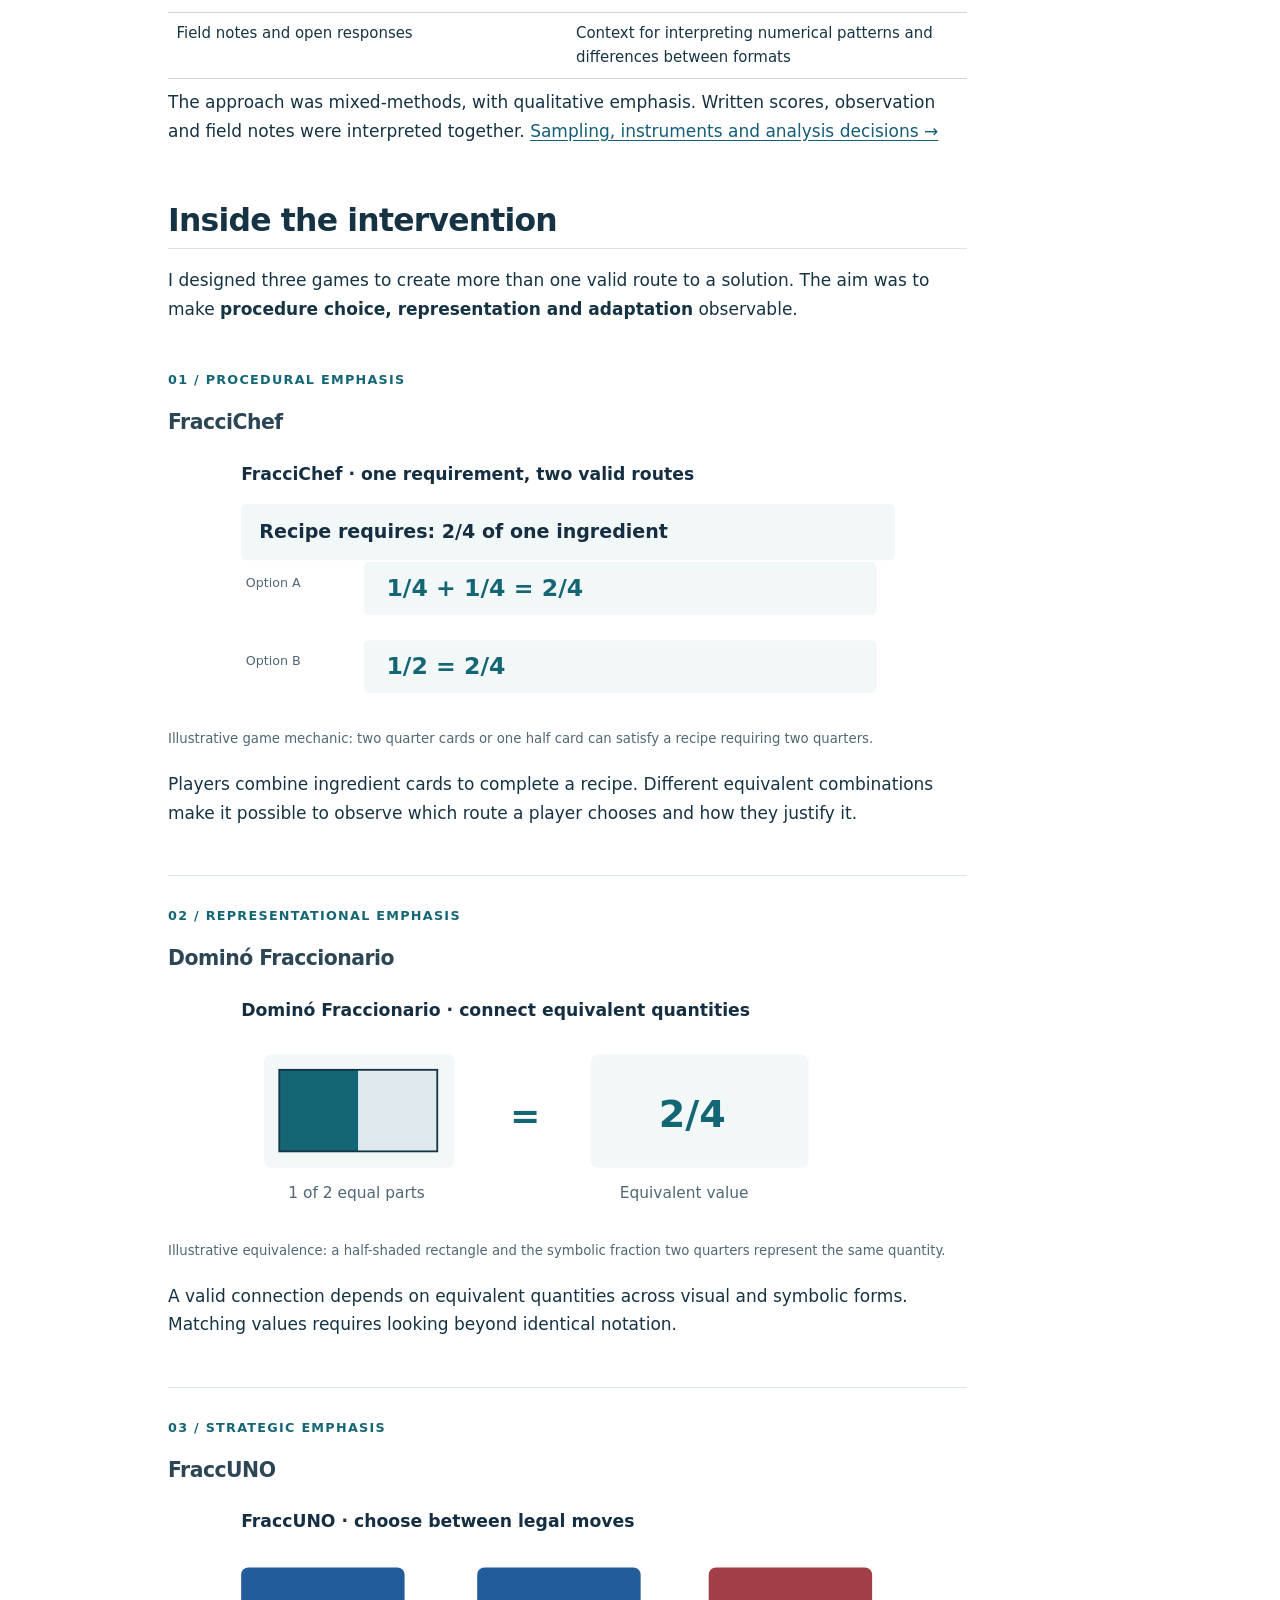
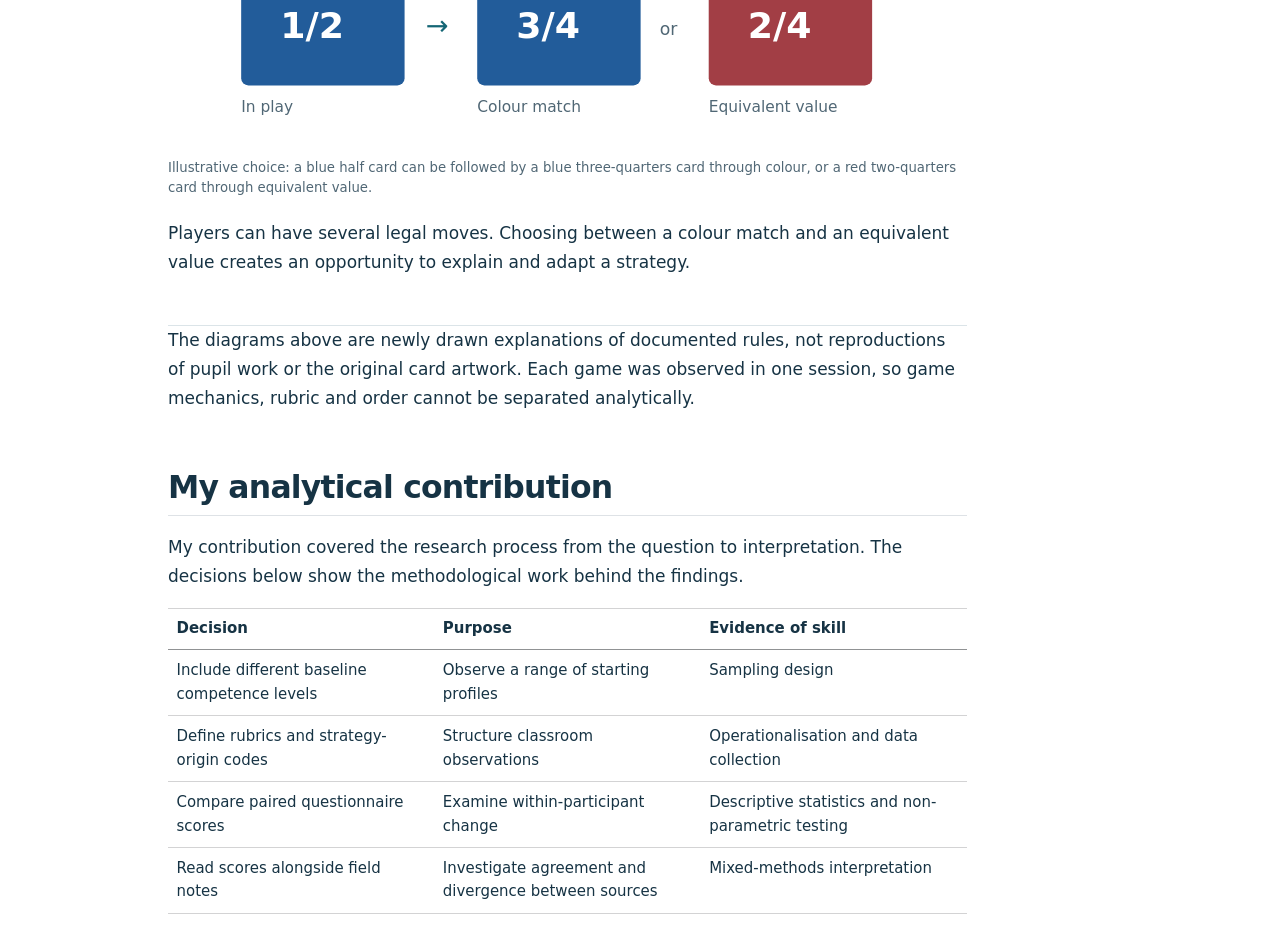
==== commit 4d6d0839: "Built site for gh-pages" ====
--- a/mathematical-flexibility/index.html
+++ b/mathematical-flexibility/index.html
@@ -47,7 +47,7 @@
 <link href="../site_libs/quarto-html/quarto-syntax-highlighting-63b5708e65d6cd79cd7618c58d0c21e7.css" rel="stylesheet" id="quarto-text-highlighting-styles">
 <script src="../site_libs/bootstrap/bootstrap.min.js"></script>
 <link href="../site_libs/bootstrap/bootstrap-icons.css" rel="stylesheet">
-<link href="../site_libs/bootstrap/bootstrap-496f847ee350b268dad36aec68740ad7.min.css" rel="stylesheet" append-hash="true" id="quarto-bootstrap" data-mode="light">
+<link href="../site_libs/bootstrap/bootstrap-52ffe4dbadc2eabe6ae1d1383f2786ac.min.css" rel="stylesheet" append-hash="true" id="quarto-bootstrap" data-mode="light">
 <script id="quarto-search-options" type="application/json">{
   "location": "navbar",
   "copy-button": false,
@@ -117,6 +117,10 @@
   <li class="nav-item">
     <a class="nav-link" href="../about.html"> 
 <span class="menu-text">About</span></a>
+  </li>  
+  <li class="nav-item">
+    <a class="nav-link" href="../Laura_Iglesias_García_CV.pdf"> 
+<span class="menu-text">CV</span></a>
   </li>  
 </ul>
             <ul class="navbar-nav navbar-nav-scroll ms-auto">
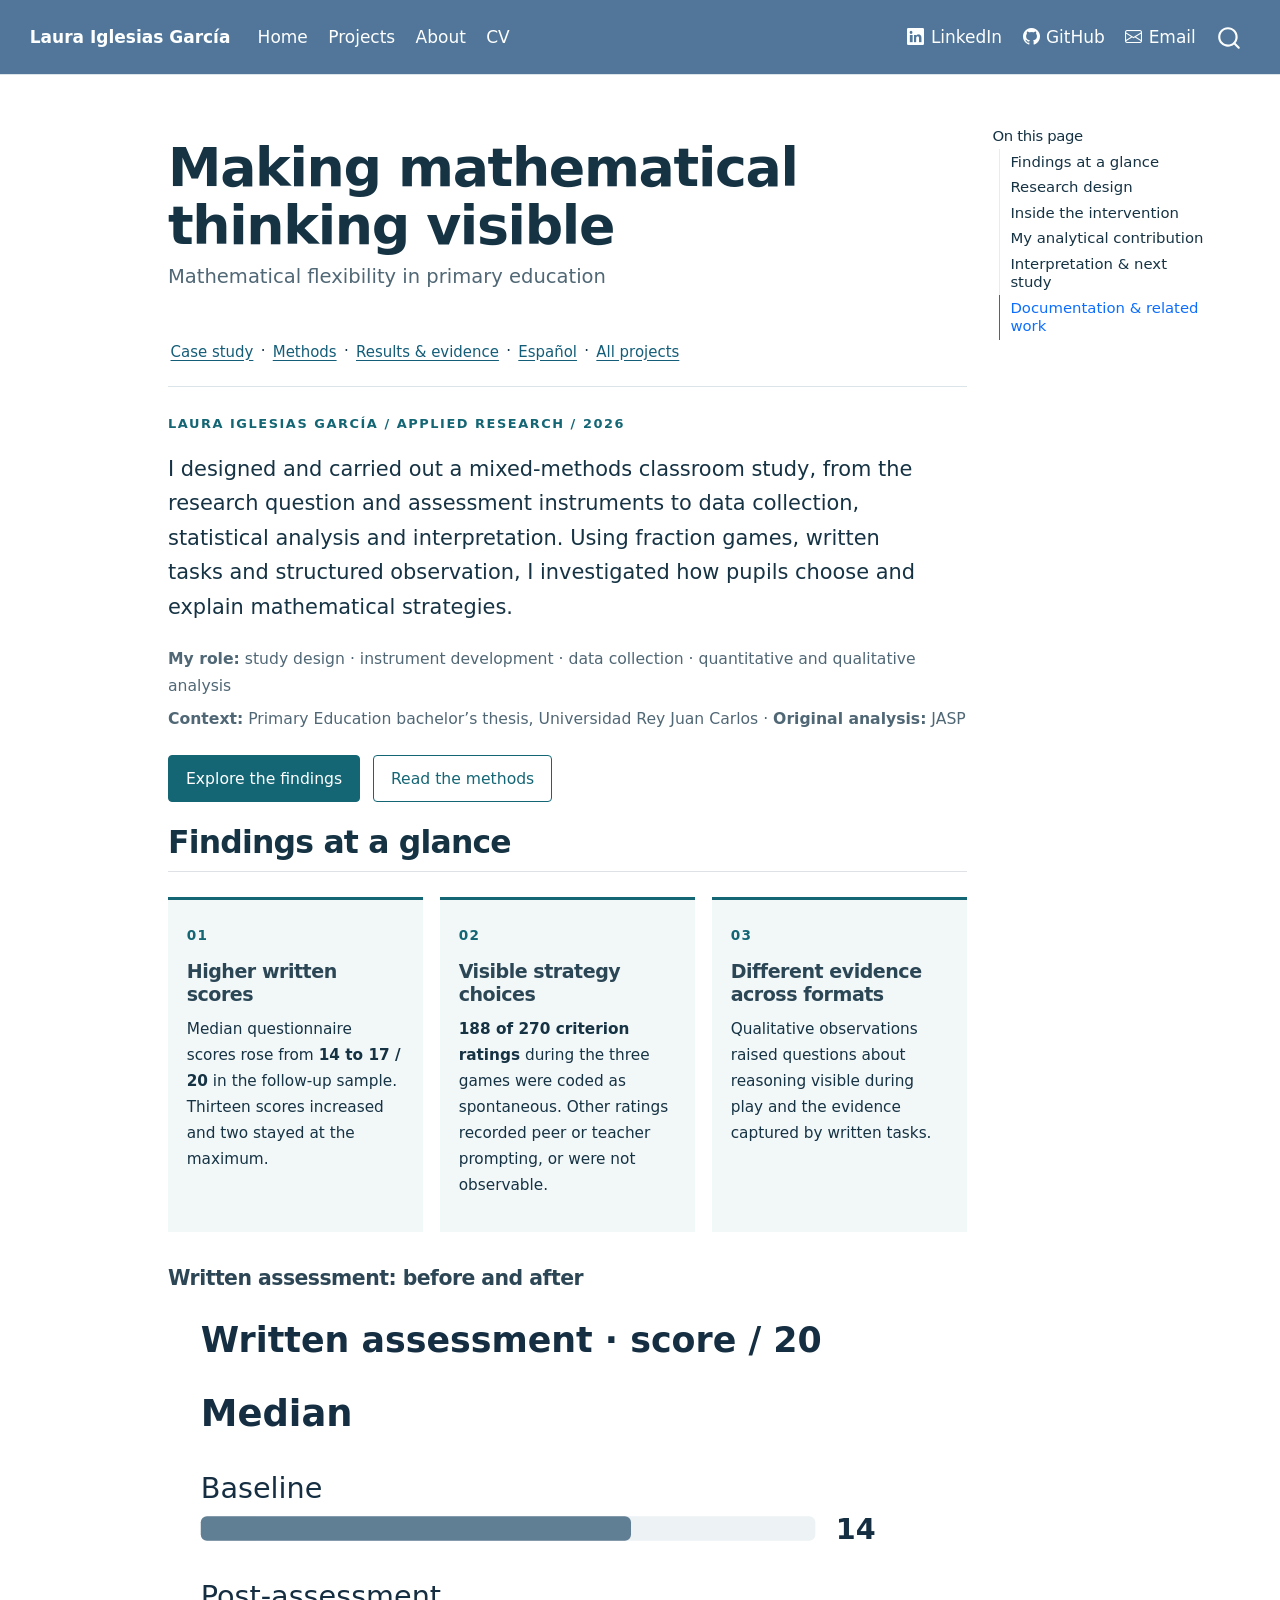
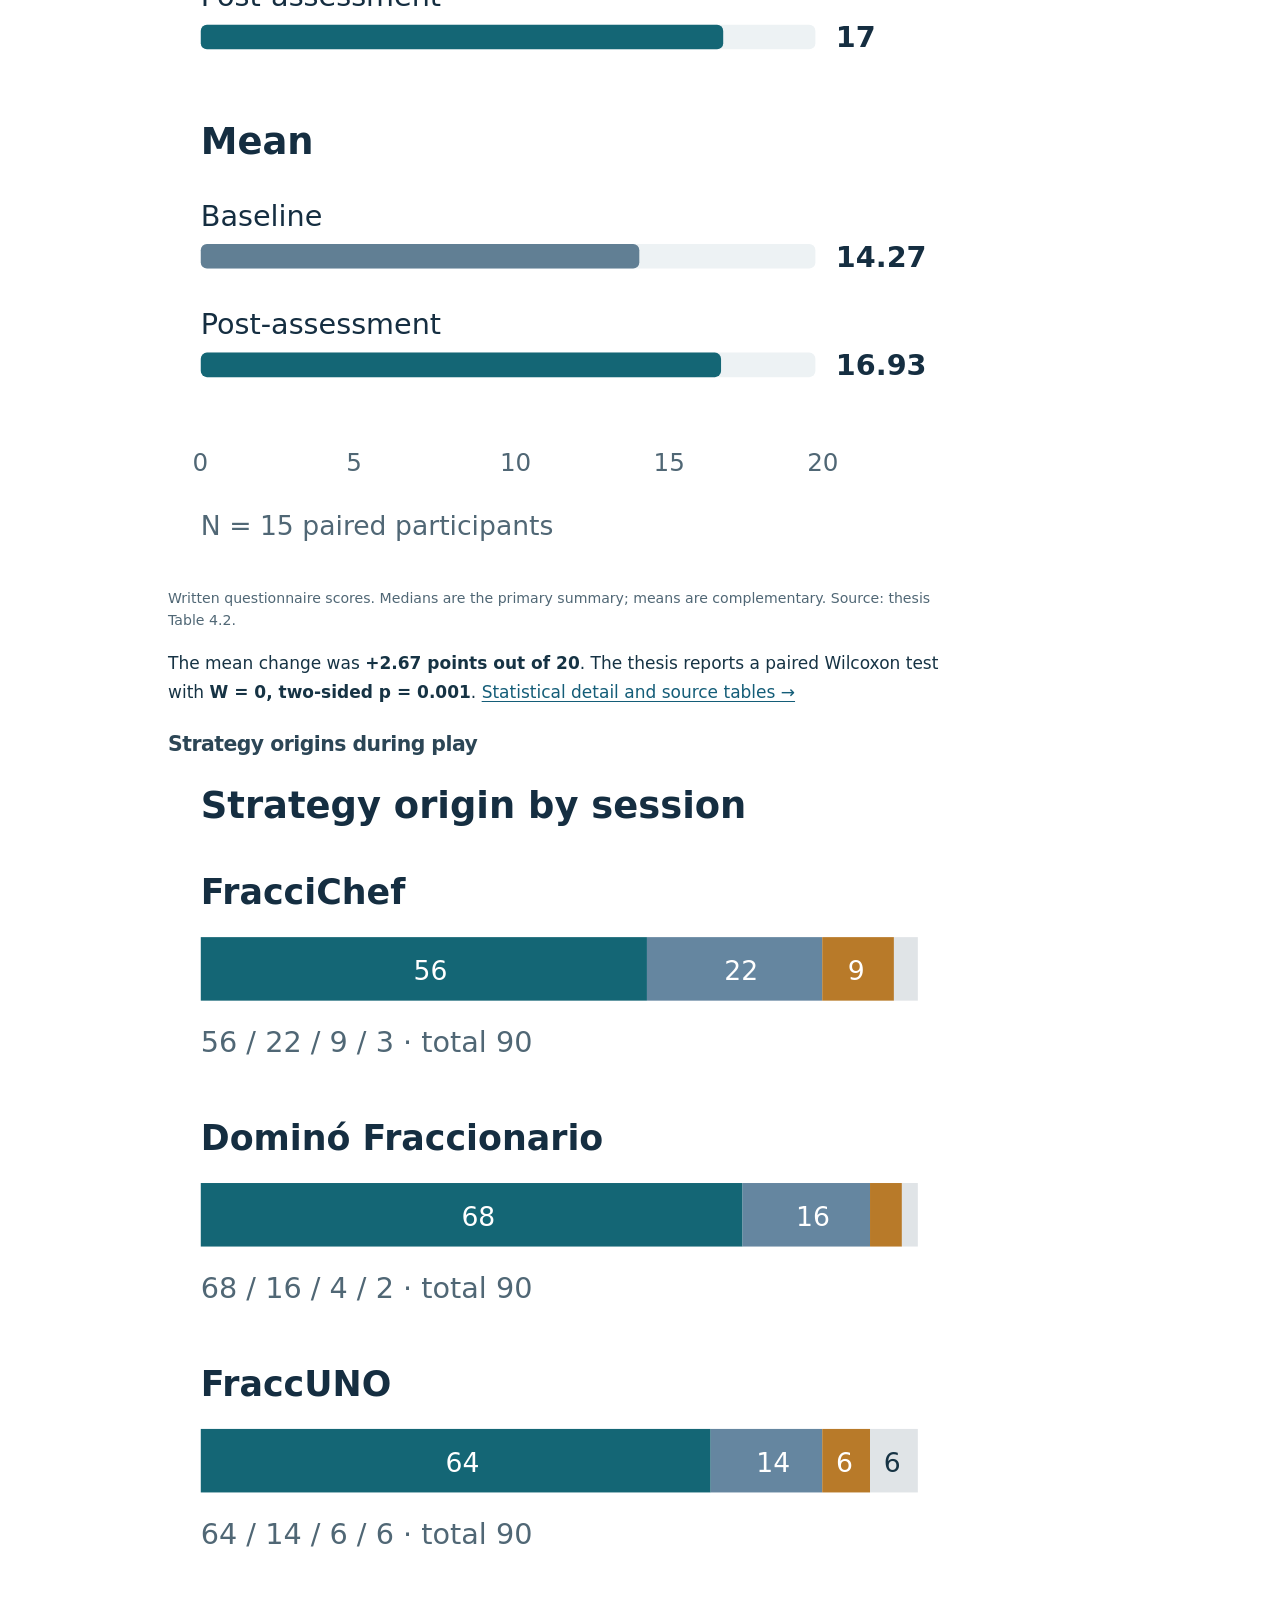
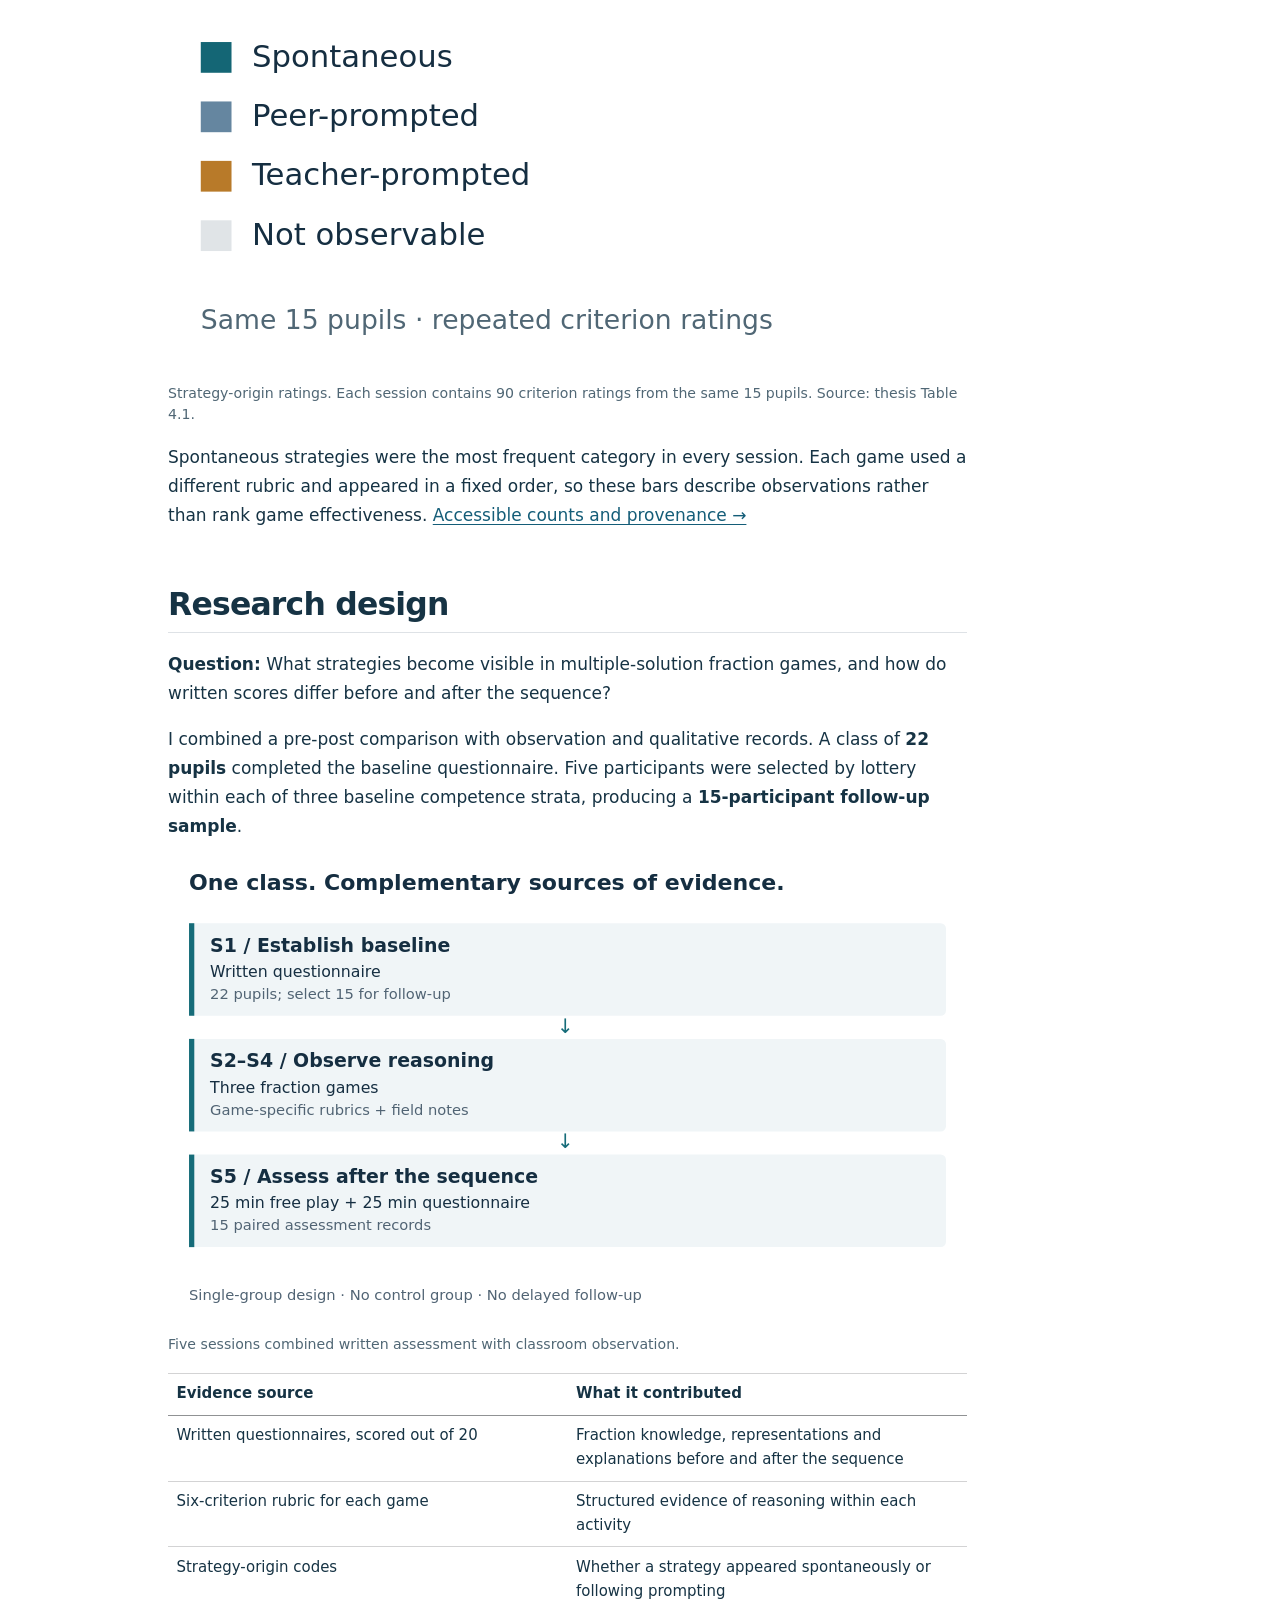
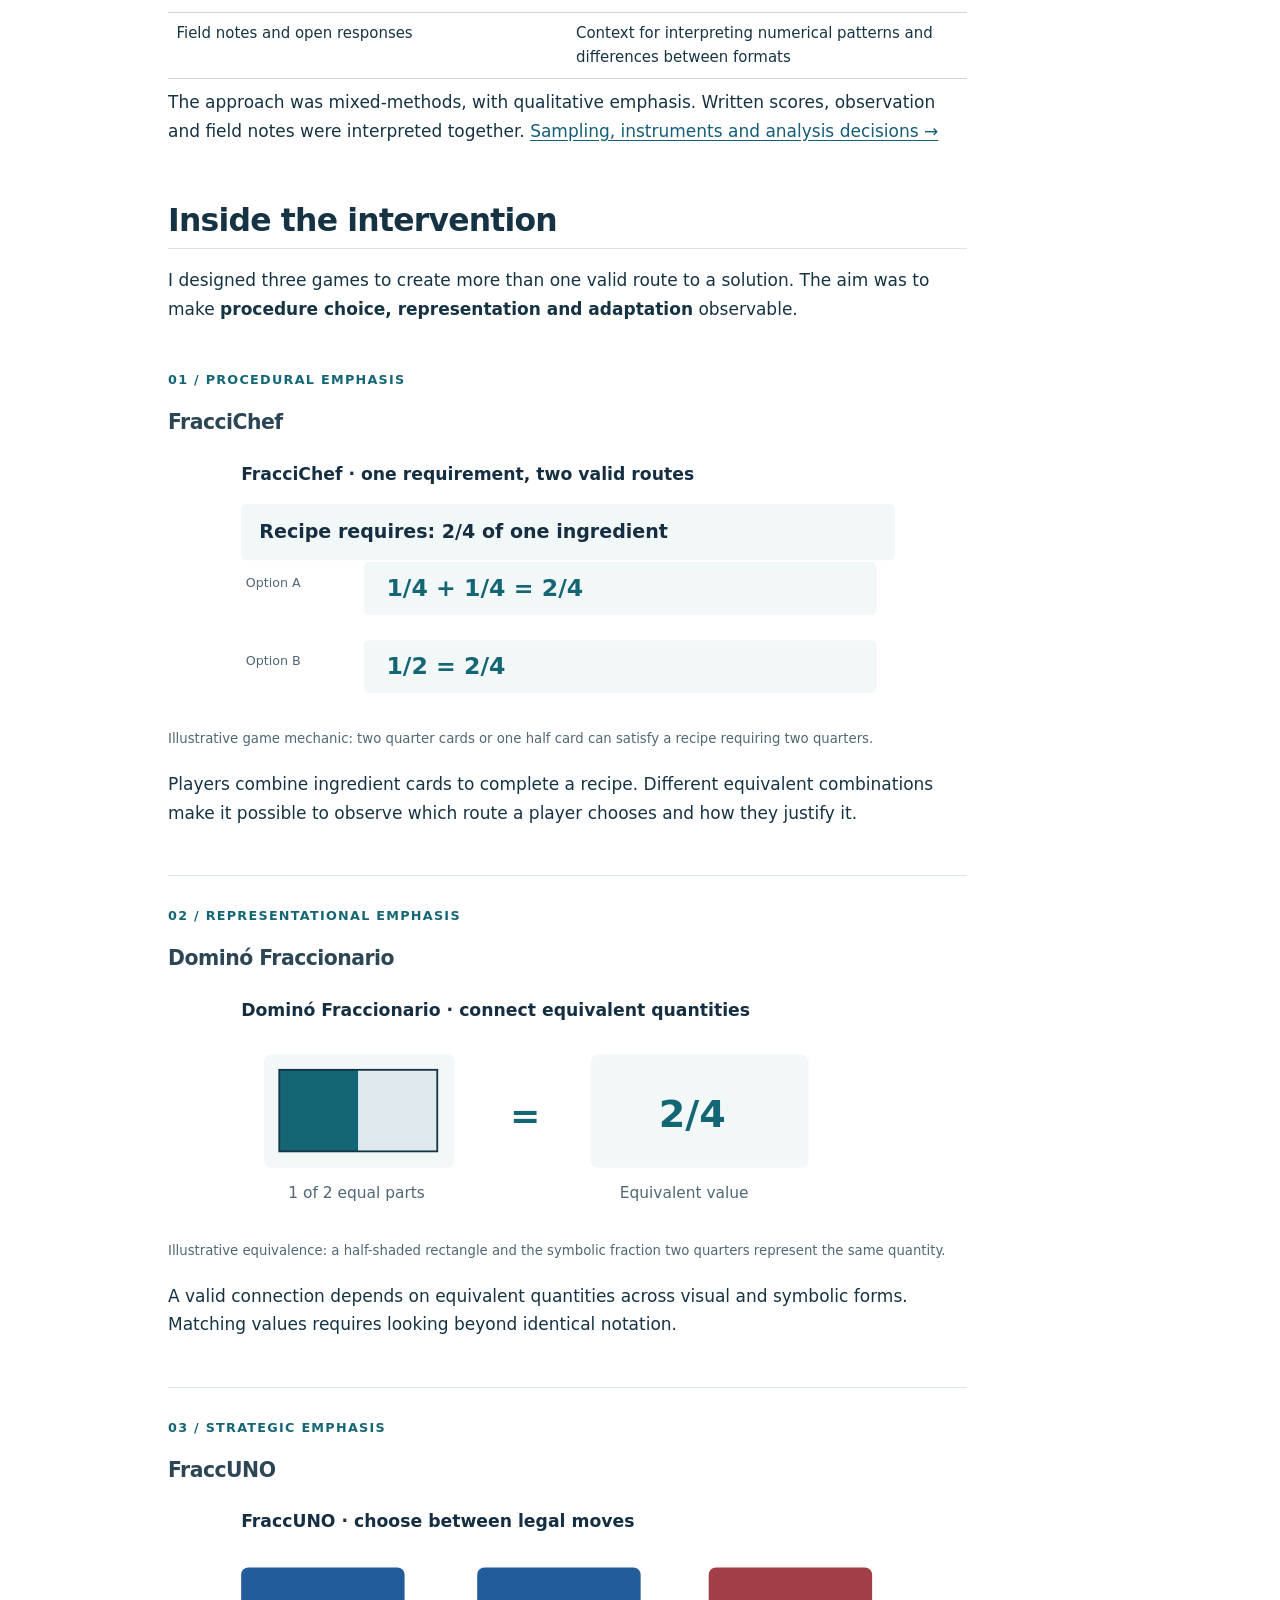
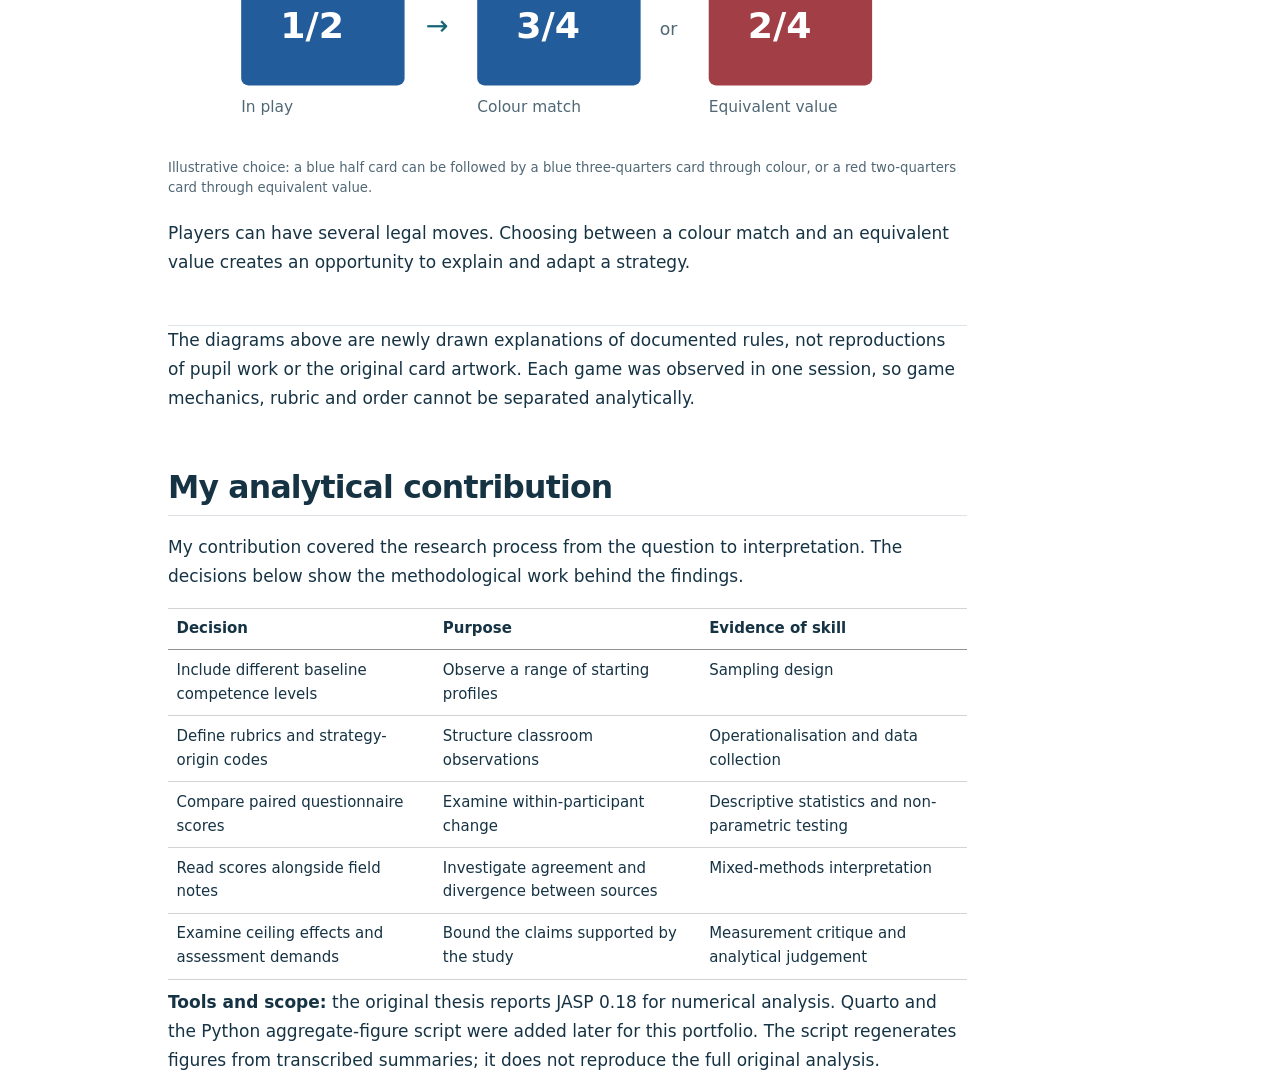
==== commit 7052126f: "Built site for gh-pages" ====
--- a/mathematical-flexibility/index.html
+++ b/mathematical-flexibility/index.html
@@ -47,7 +47,7 @@
 <link href="../site_libs/quarto-html/quarto-syntax-highlighting-63b5708e65d6cd79cd7618c58d0c21e7.css" rel="stylesheet" id="quarto-text-highlighting-styles">
 <script src="../site_libs/bootstrap/bootstrap.min.js"></script>
 <link href="../site_libs/bootstrap/bootstrap-icons.css" rel="stylesheet">
-<link href="../site_libs/bootstrap/bootstrap-52ffe4dbadc2eabe6ae1d1383f2786ac.min.css" rel="stylesheet" append-hash="true" id="quarto-bootstrap" data-mode="light">
+<link href="../site_libs/bootstrap/bootstrap-496f847ee350b268dad36aec68740ad7.min.css" rel="stylesheet" append-hash="true" id="quarto-bootstrap" data-mode="light">
 <script id="quarto-search-options" type="application/json">{
   "location": "navbar",
   "copy-button": false,
@@ -414,6 +414,8 @@
 </div>
 <p>This case complements my work in mathematics and data analysis. <a href="../gamification.html">Explore my project on gamification and mathematics apps →</a></p>
 <p><strong>Source:</strong> Iglesias García, L. (2026). <em>Estudio de la flexibilidad matemática en Educación Primaria a través de juegos de resolución múltiple</em>. Primary Education bachelor’s thesis, Universidad Rey Juan Carlos. This adaptation presents aggregate evidence; the original PDF and participant records are not redistributed.</p>
+<p><a href="https://hdl.handle.net/10115/428077">View the official university record</a></p>
+<p>The university repository provides the thesis title, author, date and academic supervisors. Access to the full thesis PDF is restricted; this portfolio presents selected aggregate findings and methodological details.</p>
 
 
 </section>
